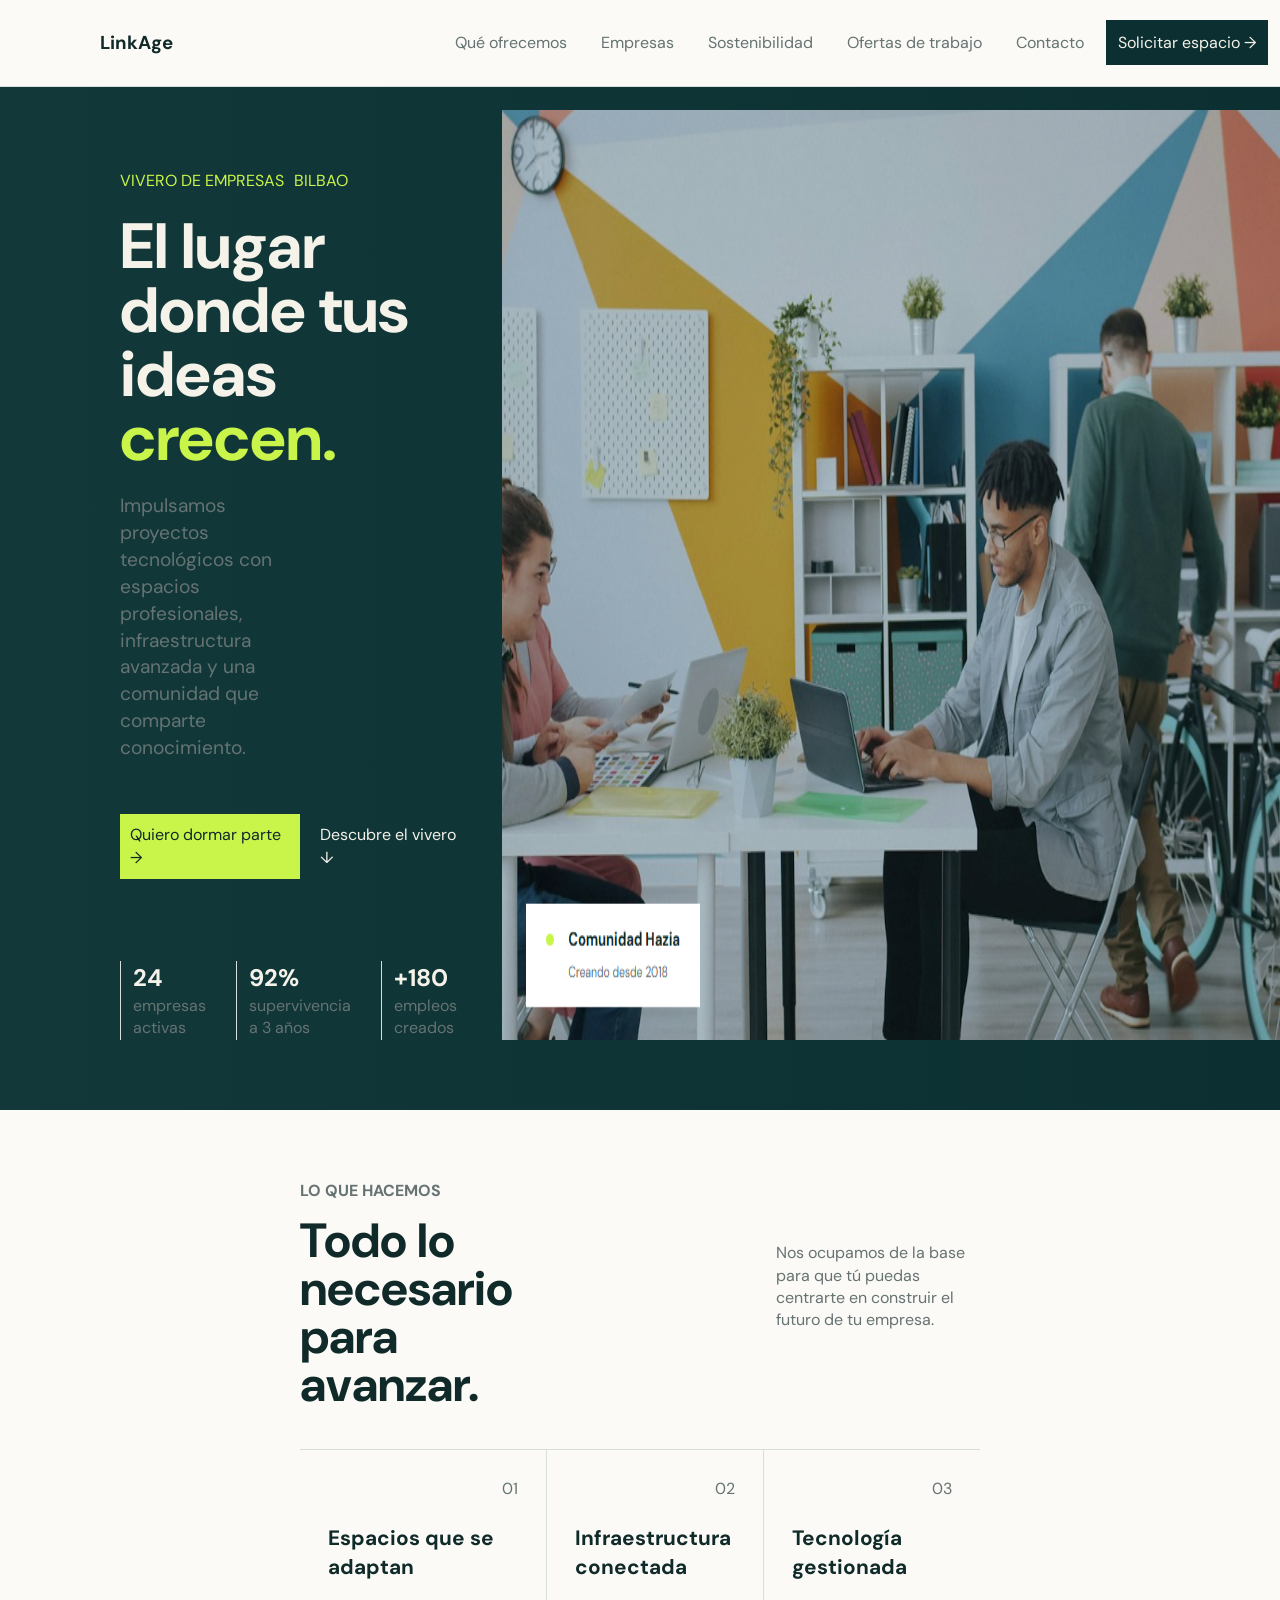
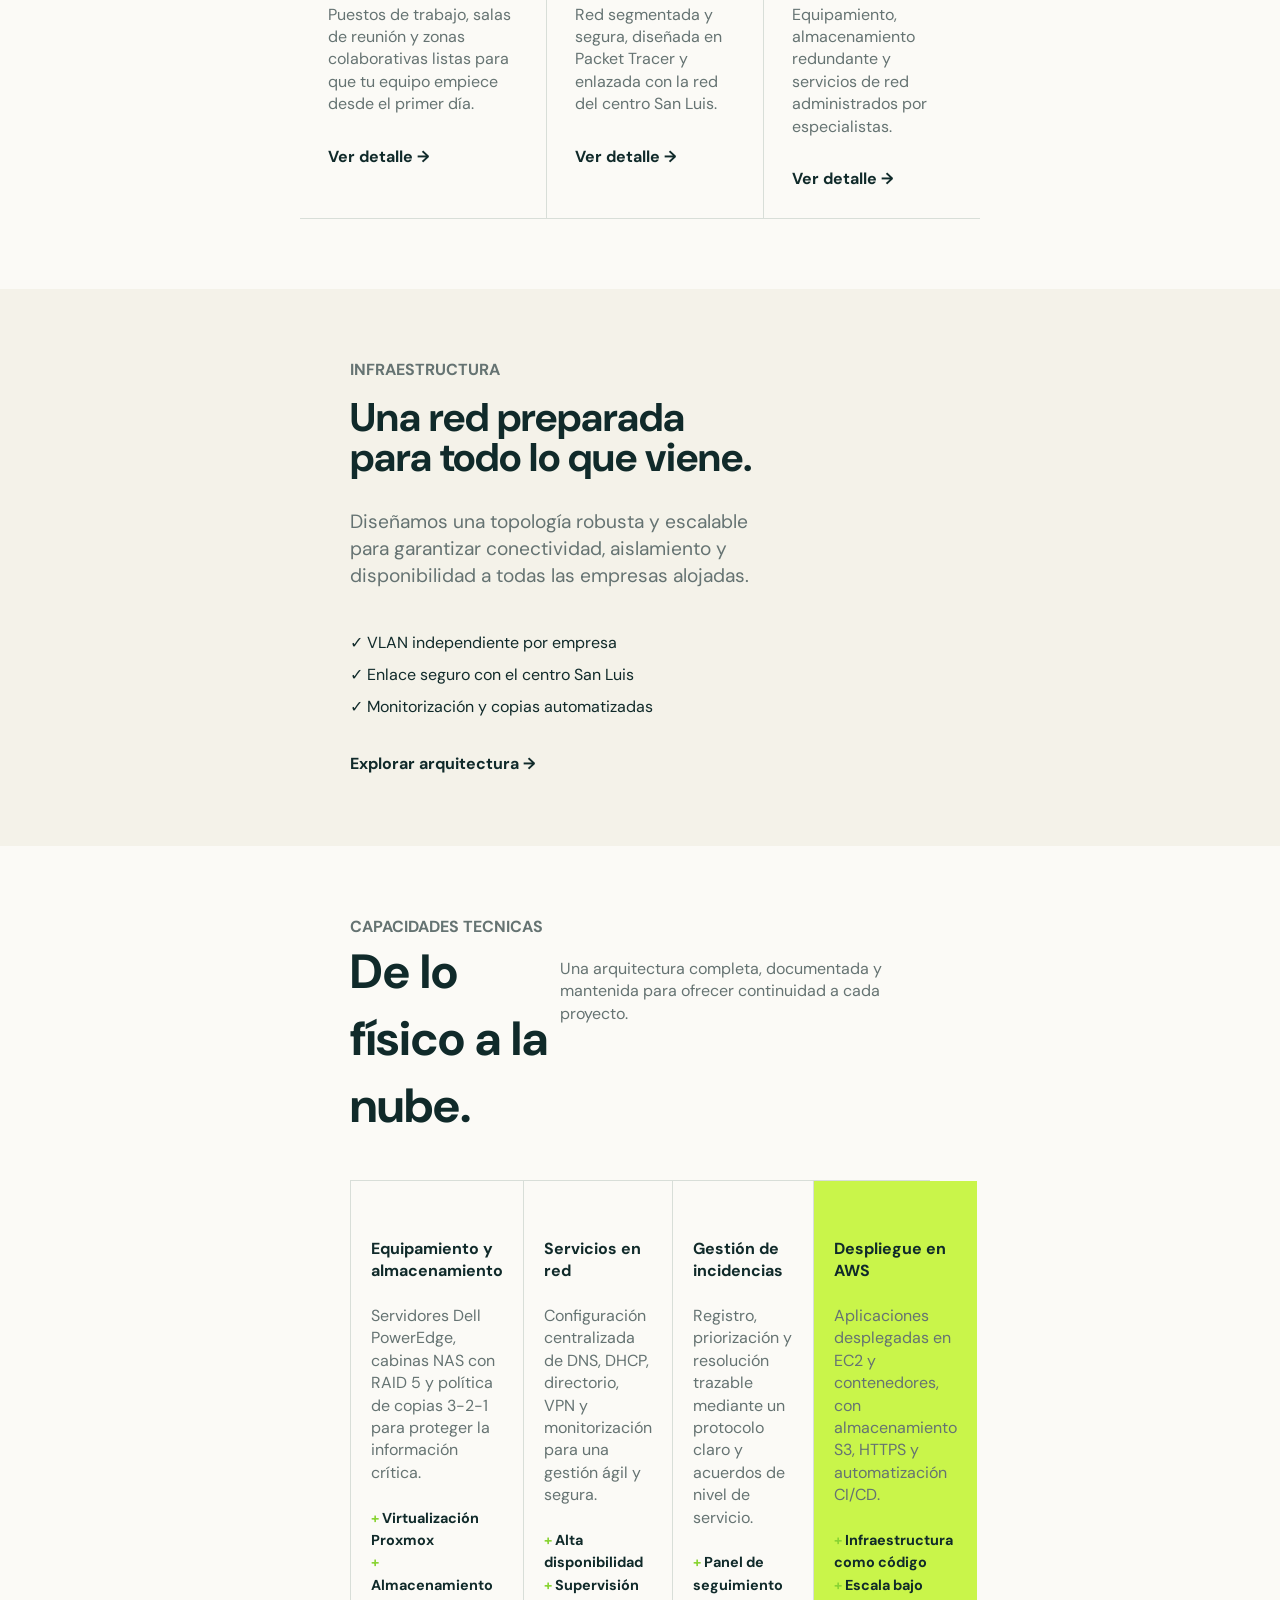
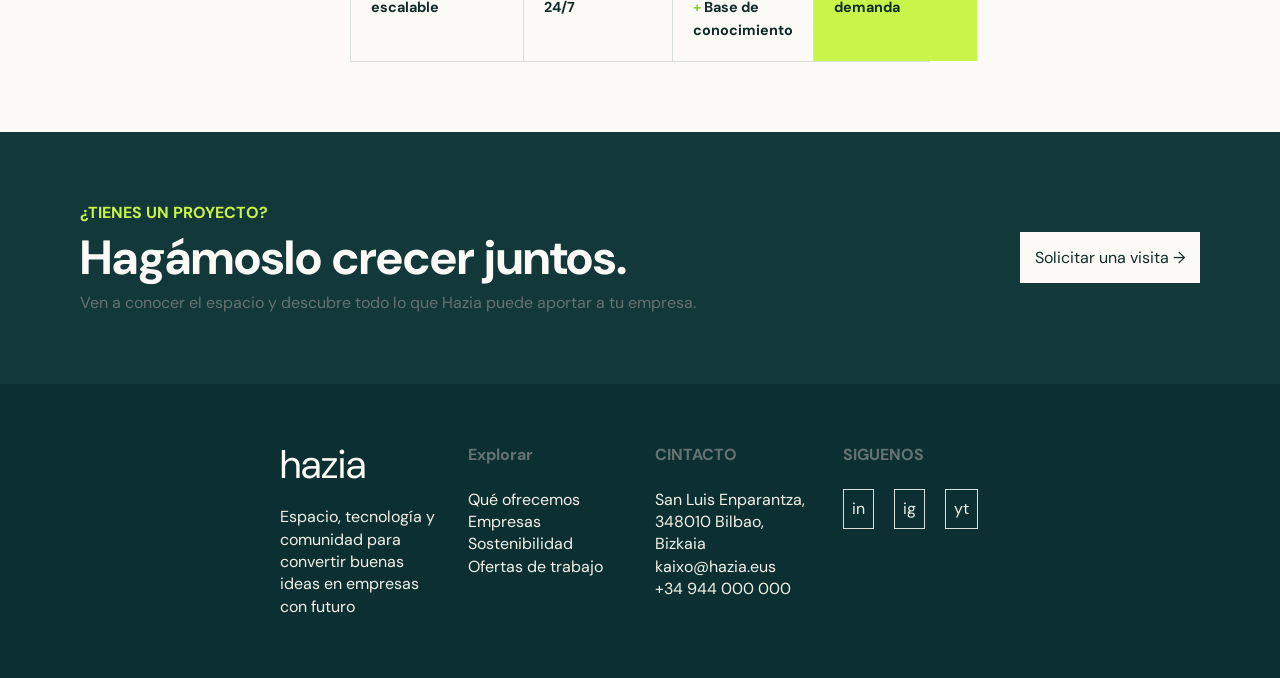
==== HTML/index.html @ e626a6a2 "Archivos oraganizados en carpetas" ====
<!DOCTYPE html>
<html lang="en">
<head>
    <meta charset="UTF-8">
    <meta name="viewport" content="width=device-width, initial-scale=1.0">
    <title>hazia</title>
    <link rel="stylesheet" href="../CSS/style.css">
    <link rel="preconnect" href="https://fonts.googleapis.com">
    <link rel="preconnect" href="https://fonts.gstatic.com" crossorigin>
    <link href="https://fonts.googleapis.com/css2?family=DM+Sans:ital,opsz,wght@0,9..40,100..1000;1,9..40,100..1000&display=swap" rel="stylesheet">
</head>
<body>
    <header>
        <div>
            <img src="" alt="">
            <h3>LinkAge</h3>
        </div>
        <ul>
            <li><a href="index.html" class="principal">Qué ofrecemos</a></li>
            <li><a href="empresas.html" class="principal">Empresas</a></li>
            <li><a href="sostenibilidad.html" class="principal">Sostenibilidad</a></li>
            <li><a href="ofertas.html" class="principal">Ofertas de trabajo</a></li>
            <li><a href="contacto.html" class="principal">Contacto</a></li>
            <li><a href="" class="especial">Solicitar espacio &rarr;</a></li>
        </ul>
    </header>
    <main> 
        <section class="section1">
            <article>
                <div class="display">
                    <p class="verde">VIVERO DE EMPRESAS</p>
                    <p class="verde">BILBAO</p>
                </div>
                <br>
                <h1>El lugar donde tus ideas <span class="verde">crecen.</span></h1>
                <br>
                <p class="texto">Impulsamos proyectos tecnológicos con espacios profesionales, infraestructura avanzada y una comunidad que comparte conocimiento.</p>
                <br>
                <div class="display bajo">
                    <a href="" class="enlace1">Quiero dormar parte &rarr;</a>
                    <a href="" class="enlace2">Descubre el vivero &darr;</a>
                </div>
                <br>
                <div class="display bajo borde">
                    <div>
                        <h3>24</h3>
                        <p>empresas activas</p>
                    </div>
                    <div>
                        <h3>92%</h3>
                        <p>supervivencia a 3 años</p>
                    </div>
                    <div>
                        <h3>+180</h3>
                        <p>empleos creados</p>
                    </div>
                </div>
            </article>
            <img src="../IMG/Captura1.png" alt="Foto">
        </section>
        <section class="section2">
            <p><b class="colorsecundario">LO QUE HACEMOS</b></p>
            <div class="display space">
                <h2>Todo lo necesario para avanzar.</h2>
                <p class="colorsecundario bajar">Nos ocupamos de la base para que tú puedas centrarte en construir el futuro de tu empresa.</p>
            </div>
            <div class="display articulos">
                <article>
                    <div class="display space">
                        <img src="Fotos/Captura2.png" alt="">
                        <p class="colorsecundario">01</p>
                    </div>
                    <br>
                    <h4>Espacios que se adaptan</h4>
                    <br>
                    <p class="colorsecundario">Puestos de trabajo, salas de reunión y zonas colaborativas listas para que tu equipo empiece desde el primer día.</p>
                    <div class="a">
                        <a href="">Ver detalle &rarr;</a>
                    </div>
                </article>
                <article class="borde">
                    <div class="display space">
                        <img src="Fotos/Captura3.png" alt="">
                        <p class="colorsecundario">02</p>
                    </div>
                    <br>
                    <h4>Infraestructura conectada</h4>
                    <br>
                    <p class="colorsecundario">Red segmentada y segura, diseñada en Packet Tracer y enlazada con la red del centro San Luis.</p>
                    <div class="a">
                        <a href="">Ver detalle &rarr;</a>
                    </div>
                </article>
                <article>
                    <div class="display space">
                        <img src="Fotos/Captura4.png" alt="">
                        <p class="colorsecundario">03</p>
                    </div>
                    <br>
                    <h4>Tecnología gestionada</h4>
                    <br>
                    <p class="colorsecundario">Equipamiento, almacenamiento redundante y servicios de red administrados por especialistas.</p>
                    <div class="a">
                        <a href="">Ver detalle &rarr;</a>
                    </div>
                </article>
            </div>
        </section>
        <section class="section3 display">
            <article>
                <p><b class="colorsecundario">INFRAESTRUCTURA</b></p>
                <h2>Una red preparada para todo lo que viene.</h2>
                <br>
                <p class="colorsecundario texto1">Diseñamos una topología robusta y escalable para garantizar conectividad, aislamiento y disponibilidad a todas las empresas alojadas.</p>
                <br>
                <ul>
                    <li><p>&#x2713; VLAN independiente por empresa</p></li>
                    <li><p>&#x2713; Enlace seguro con el centro San Luis</p></li>
                    <li><p>	&#x2713; Monitorización y copias automatizadas</p></li>
                </ul>
                <div>
                    <a href="">Explorar arquitectura &rarr;</a>
                </div>
            </article>
            <img src="Fotos/Captura5.png" alt="">
        </section>
        <section class="section4">
            <p><b class="colorsecundario">CAPACIDADES TECNICAS</b></p>
            <div class="display space">
                <h2>De lo físico a la nube.</h2>
                <p class="colorsecundario texto2">Una arquitectura completa, documentada y mantenida para ofrecer continuidad a cada proyecto.</p>
            </div>
            <article class="display">
                <div class="bordes">
                    <img src="Fotos/Captura6.png" alt="">
                    <h4>Equipamiento y almacenamiento</h4>
                    <br>
                    <p class="colorsecundario">Servidores Dell PowerEdge, cabinas NAS con RAID 5 y política de copias 3-2-1 para proteger la información crítica.</p>
                    <br>
                    <ul>
                        <li><p><b><span>+</span> Virtualización Proxmox</b></p></li>
                        <li><p><b><span>+</span> Almacenamiento escalable</b></p></li>
                    </ul>
                </div>
                <div class="bordes">
                    <img src="Fotos/Captura7.png" alt="">
                    <h4>Servicios en red</h4>
                    <br>
                    <p class="colorsecundario">Configuración centralizada de DNS, DHCP, directorio, VPN y monitorización para una gestión ágil y segura.</p>
                    <br>
                    <ul>
                        <li><p><b><span>+</span> Alta disponibilidad</b></p></li>
                        <li><p><b><span>+</span> Supervisión 24/7</b></p></li>
                    </ul>
                </div>
                <div class="bordes">
                    <img src="Fotos/Captura8.png" alt="">
                    <h4>Gestión de incidencias</h4>
                    <br>
                    <p class="colorsecundario">Registro, priorización y resolución trazable mediante un protocolo claro y acuerdos de nivel de servicio.</p>
                    <br>
                    <ul>
                        <li><p><b><span>+</span> Panel de seguimiento</b></p></li>
                        <li><p><b><span>+</span> Base de conocimiento</b></p></li>
                    </ul>
                </div>
                <div class="fondoverde">
                    <img src="Fotos/Captura9.png" alt="">
                    <h4>Despliegue en AWS</h4>
                    <br>
                    <p class="colorsecundario">Aplicaciones desplegadas en EC2 y contenedores, con almacenamiento S3, HTTPS y automatización CI/CD.</p>
                    <br>
                    <ul>
                        <li><p><b><span>+</span> Infraestructura como código</b></p></li>
                        <li><p><b><span>+</span> Escala bajo demanda</b></p></li>
                    </ul>
                </div>
            </article>
        </section>
        <section class="siempre display space">
            <article>
                <p><b class="verde">¿TIENES UN PROYECTO?</b></p>
                <h2>Hagámoslo crecer juntos.</h2>
                <p class="colorsecundario">Ven a conocer el espacio y descubre todo lo que Hazia puede aportar a tu empresa.</p>
            </article>
            <div>
                <a href="">Solicitar una visita &rarr;</a>
            </div>
        </section>
    </main>
    <footer class="display">
        <article>
            <p class="color">hazia</p>
            <br>
            <p>Espacio, tecnología y comunidad para convertir buenas ideas en empresas con futuro</p>
        </article>
        <article>
            <p><b class="colorespecial">Explorar</b></p>
            <br>
            <ul>
                <li><a href="">Qué ofrecemos</a></li>
                <li><a href="">Empresas</a></li>
                <li><a href="">Sostenibilidad</a></li>
                <li><a href="">Ofertas de trabajo</a></li>
            </ul>
        </article>
        <article>
            <p><b class="colorespecial">CINTACTO</b></p>
            <br>
            <ul>
                <li><p>San Luis Enparantza, 348010 Bilbao, Bizkaia</p></li>
                <li><a href="">kaixo@hazia.eus</a></li>
                <li><p>+34 944 000 000</p></li>
            </ul>
        </article>
        <article>
            <p><b class="colorespecial">SIGUENOS</b></p>
            <br>
            <div class="display siguenos">
                <a href="">in</a>
                <a href="">ig</a>
                <a href="">yt</a>
            </div>
        </article>
    </footer>
</body>
</html>
---- CSS/style.css ----
:root{
    --texto: #102A2A;
    --verde: #12383A;
    --verdeoscuro: #0C3032;
    --verdeclarito: #C9F54A;
    --naranja: #FF7047;
    --crema: #F4F2E9;
    --fondo: #FBFAF6;
    --textosecundario: #657372;
    --bordes: #D8DED8;
}
*{
    margin: 0;
    padding: 0;
}
body{
    background-color: var(--fondo);
    font-family: "DM Sans", sans-serif;
    line-height: 1.4;
    color: var(--texto);
}
ul{
    list-style: none;
}
a{
    text-decoration: none;
    color: var(--texto);
}
section{
    padding: 70px 0;
}
.verde{
    color: var(--verdeclarito);
}
h1{
    font-size: 4rem;
    line-height: 1;
}
.colorsecundario{
    color: var(--textosecundario);
}
.display{
    display: flex;
}
.display.space{
    justify-content: space-between;
}
header{
    padding: 20px 90px;
    padding-top: 30px;
    padding-bottom: 30px;
    align-items: center;
    display: flex;
    justify-content: space-between;
    background-color: var(--fondo);
    position: fixed;
    width: 92%;
    border-bottom: solid 1px var(--bordes);
}
header div{
    display: flex;
    gap: 10px;
}
header ul{
    display: flex;
    gap: 10px;
}
header ul a{
    color: var(--textosecundario);
    padding: 12px;
    transition: color 0.2s;
}
header ul a.principal{
    padding-bottom: 30px;
}
header ul a.principal:hover{
    color: black;
    border-bottom: solid 3px var(--verdeclarito);
}

header ul a.especial{
    color: var(--crema);
    background-color: var(--verdeoscuro);
    transition: color 0.2s;
}
header ul a.especial:hover{

    background-color: #12383A;
}
.section1{
    display: flex;
    gap: 25px;
    background: linear-gradient(to right, var(--verde), var(--verdeoscuro));   
    color: var(--crema);
    padding: 70px 50px;
    padding-top: 110px;
}
.section1 div.display{
    display: flex;
    gap: 10px;
}
.section1 .display.bajo{
    margin-top: 30px;
}
.section1 .display.bajo.borde{
    margin-top: 60px;
}
.section1 .display.bajo.borde div{
    border-left: solid 1px var(--bordes);
    padding-left: 12px;
    padding-right: 20px;
}
.section1 .display.bajo.borde div h3{
    font-size: 1.5rem;
}
.section1 article{
    padding-top: 60px;
    padding-left: 70px;
}
.section1 p.texto{
    width: 50%;
    font-size: 1.2rem;
}
.section1 p{
    color: var(--textosecundario);
}
p.verde{
    color: var(--verdeclarito);
}
.section1 a{
    padding: 10px;    
}
.section1 .enlace1{
    background-color: var(--verdeclarito);
    color: var(--texto);
}
.section1 .enlace2{
    color: var(--crema);
}
.section2{
    padding: 70px 300px;
}
.section2 h2{
    font-size: 3rem;
    line-height: 1;
    width: 40%;
    padding-top: 15px;
}
p.colorsecundario.bajar{
    padding-top: 40px;
    width: 30%;
}
div.display.articulos{
    margin-top: 40px;
    border-top: solid 1px var(--bordes);
    border-bottom: solid 1px var(--bordes);
}
.section2 article.borde{
    border-right: solid 1px var(--bordes);
    border-left: solid 1px var(--bordes);
}
div.display.articulos article{
    padding: 28px;
}
div.display.articulos article h4{
    font-size: 1.3rem;
}
div.display.articulos article div.a{
    padding-top: 30px;
    font-weight: bold;
}
.section3{
    background-color: var(--crema);
    padding: 70px 350px;
}
.section3 h2{
    padding-top: 15px;
    font-size: 2.5rem;
    line-height: 1;
    width: 70%;
}
.section3 .texto1{
    font-size: 1.2rem;
    width: 75%;
    padding-top: 10px;
    padding-bottom: 15px;
}
.section3 ul li{
    line-height: 2;
}
.section3 article div{
    padding-top: 30px;
}
.section3 article div a{
    font-weight: bold;
}
.section4{
    padding: 70px 350px;
}
.section4 h2{
    font-size: 3rem;
    width: 70%;
    padding-bottom: 40px;
}
.section4 p.colorsecundario.texto2{
    padding-top: 20px;
}
.section4 img{
    width: 60px;
}
.section4 article div{
    padding: 20px;
}
.section4 div h4{
    padding-top: 15px;
}
.section4 article{
    border: solid 1px var(--bordes);
}
.section4 article .bordes{
    border-right: solid 1px var(--bordes);
}
.section4 article div.fondoverde{
    background-color: var(--verdeclarito);
}
.section4 article div ul li p b{
    font-size: 0.9rem;
}
.section4 article div ul li p b span{
    color: #89d433;
}
.siempre{
    background-color: var(--verde);
    padding: 70px 80px;
}
.siempre h2{
    color: var(--fondo);
    font-size: 3rem;
}
.siempre div{
    padding-top: 45px;
}
.siempre div a{
    background-color: var(--fondo);
    padding: 15px;
    transition: color 0.2s;
}
.siempre div a:hover{
    background-color: var(--verdeclarito);
}
footer{
    background-color: var(--verdeoscuro);
    color: var(--crema);
    align-content: center;
    padding: 60px 280px;
    gap: 30px;
    font-size: 0.8;
}
footer article{
    width: 25%;
}
footer a{
    color: var(--crema);
}
footer .color{
    color: var(--fondo);
    font-size: 2.5rem;
    line-height: 1;
}
footer .colorespecial{
    color: var(--textosecundario);
}
footer .siguenos{
    gap: 20px;
}
footer .siguenos a{
    border: solid 1px var(--bordes);
    padding: 8px;
}
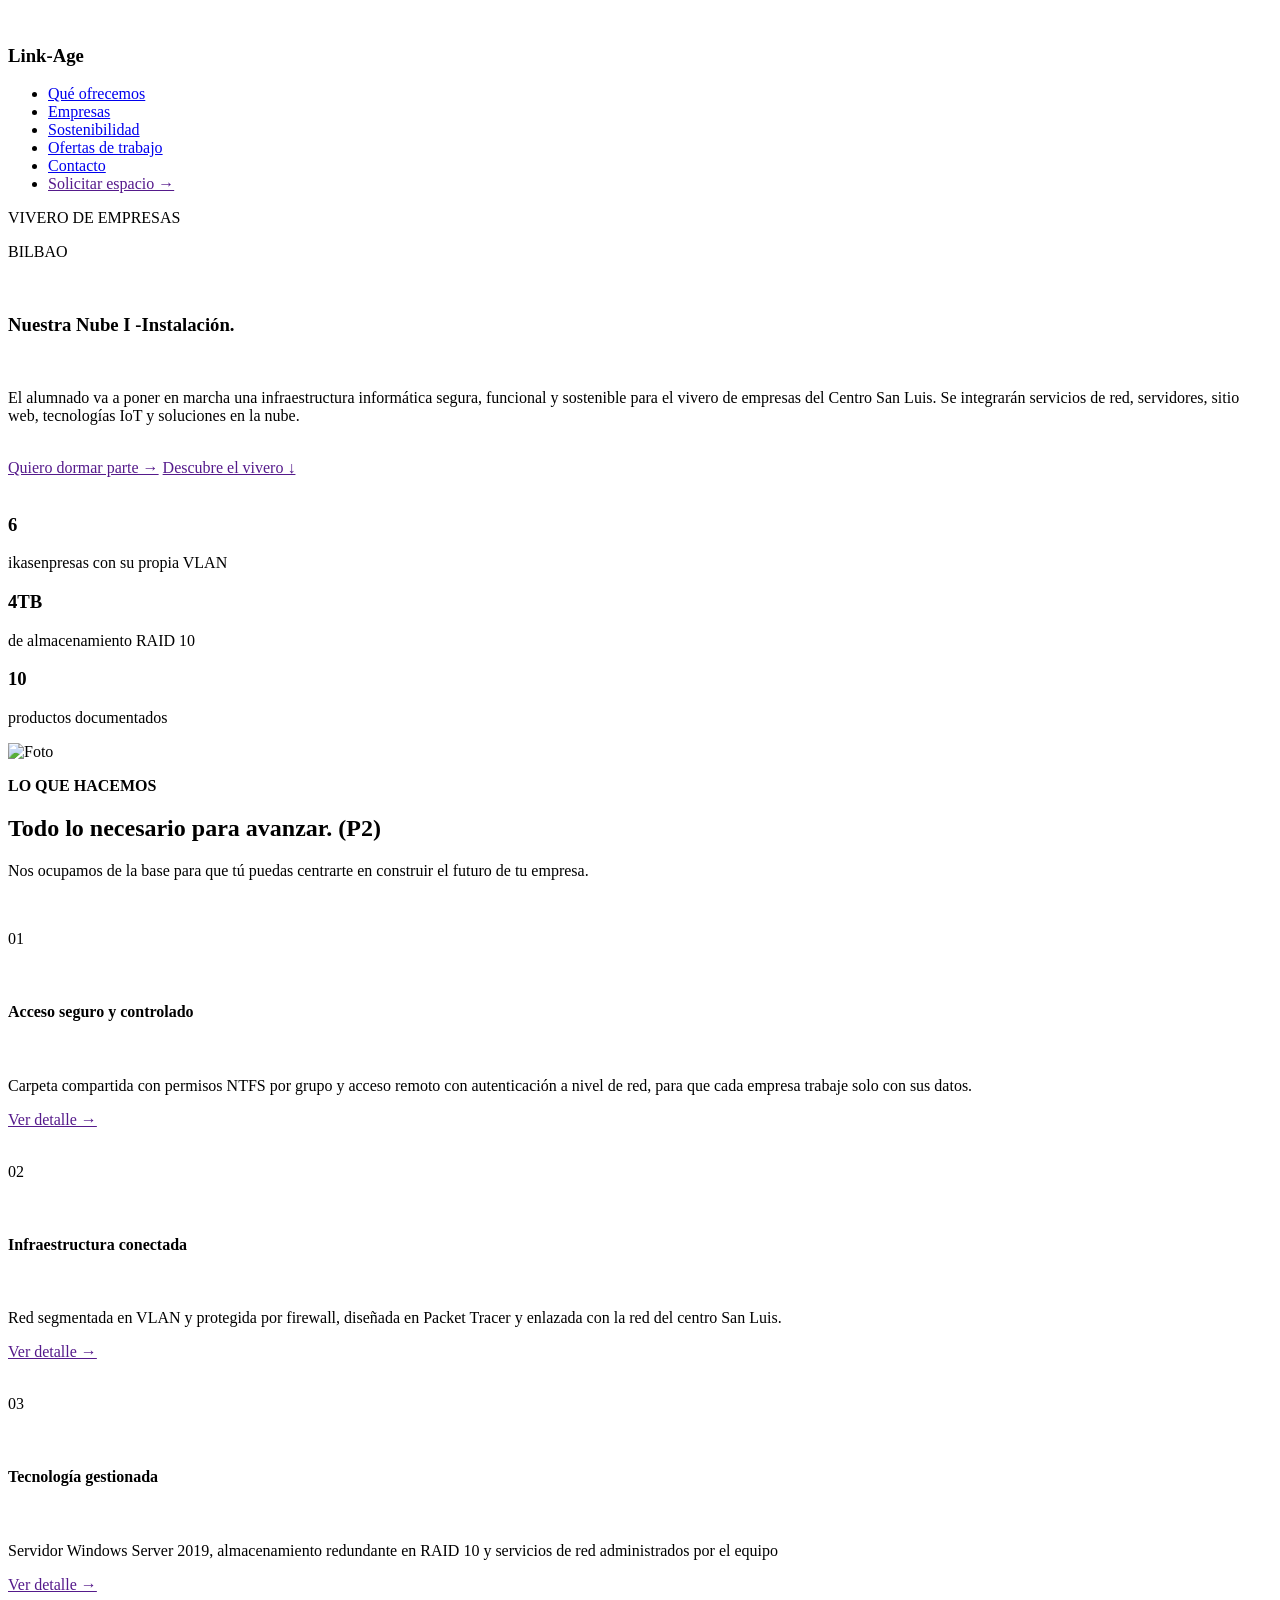
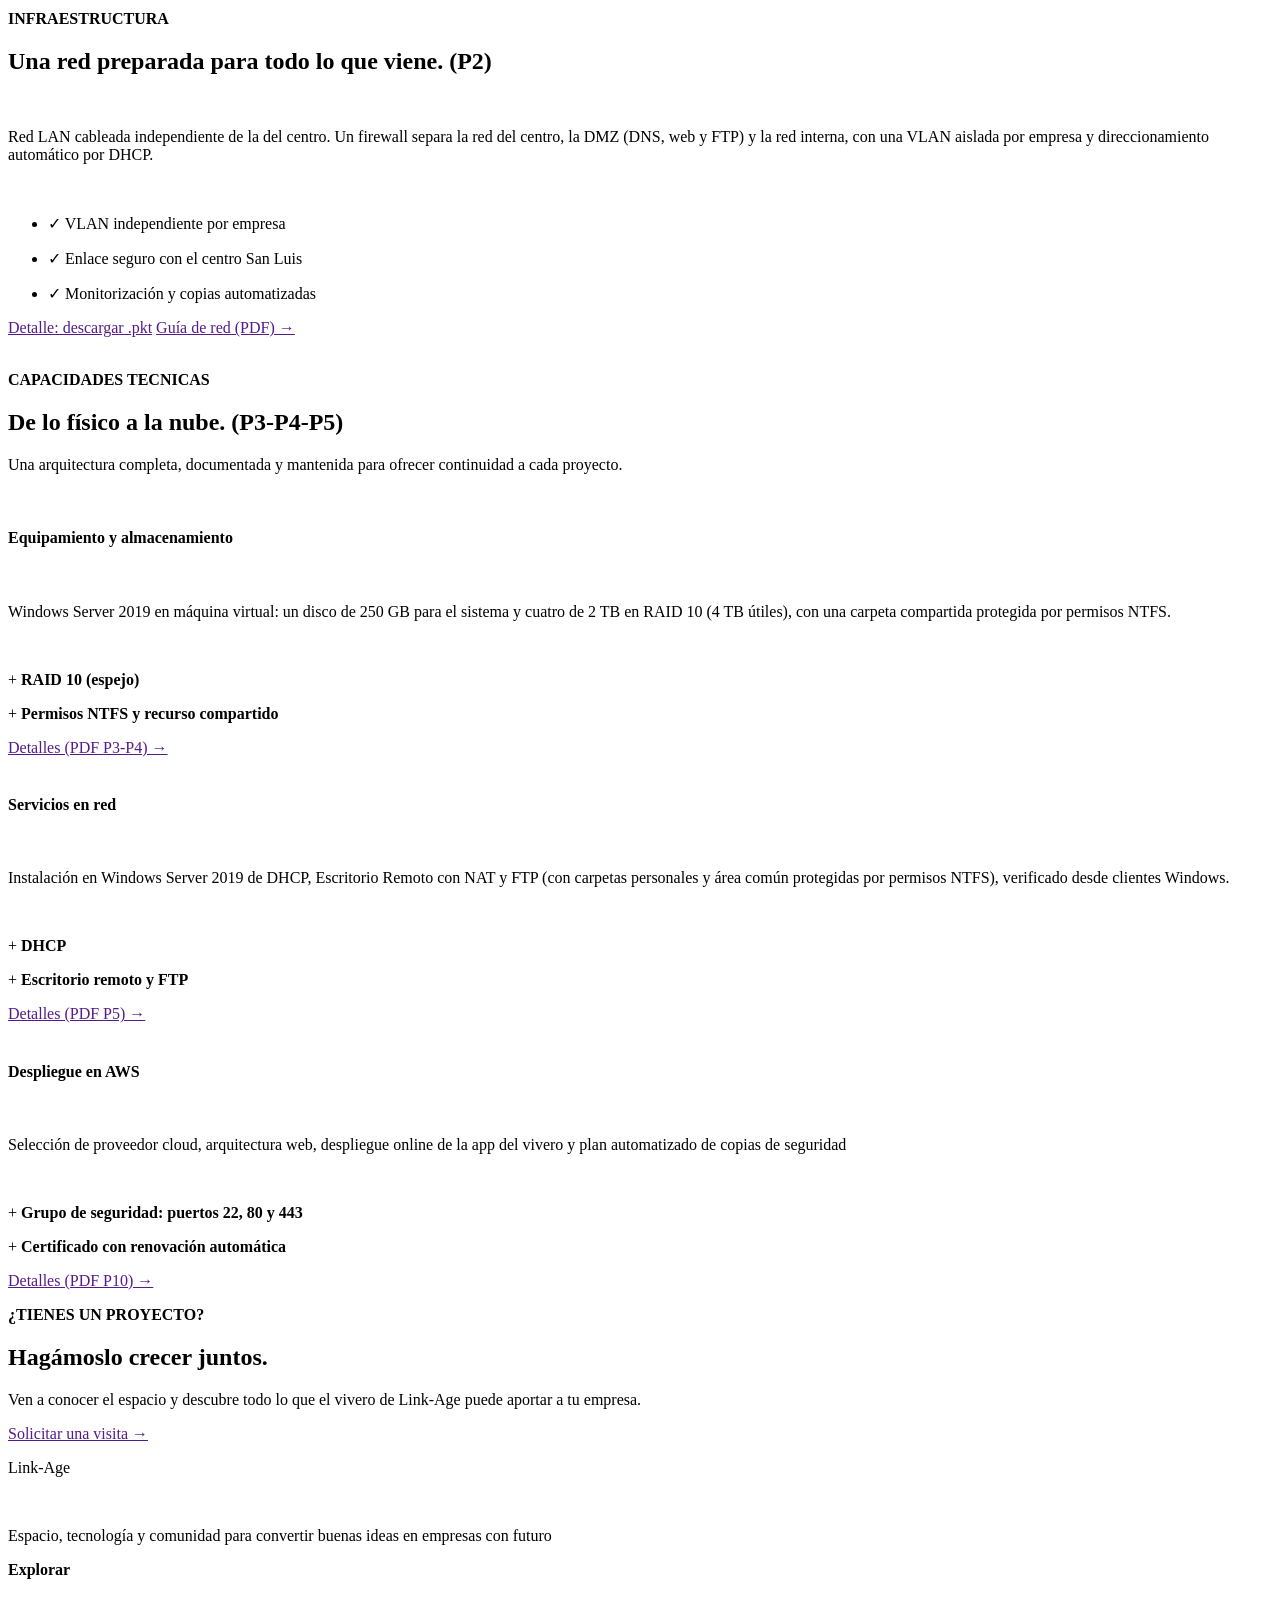
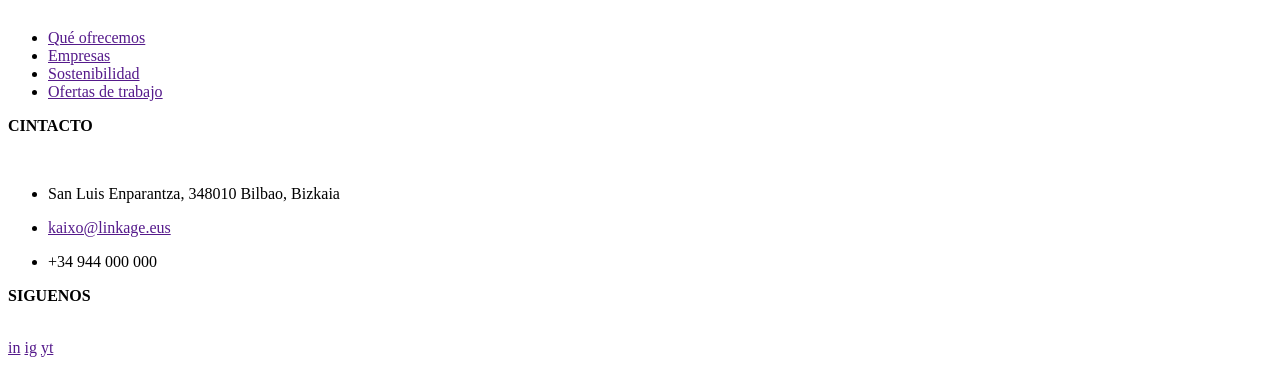
==== commit 2b0f14bf: "Add files via upload" ====
--- a/HTML/index.html
+++ b/HTML/index.html
@@ -1,227 +1,221 @@
-<!DOCTYPE html>
-<html lang="en">
-<head>
-    <meta charset="UTF-8">
-    <meta name="viewport" content="width=device-width, initial-scale=1.0">
-    <title>hazia</title>
-    <link rel="stylesheet" href="../CSS/style.css">
-    <link rel="preconnect" href="https://fonts.googleapis.com">
-    <link rel="preconnect" href="https://fonts.gstatic.com" crossorigin>
-    <link href="https://fonts.googleapis.com/css2?family=DM+Sans:ital,opsz,wght@0,9..40,100..1000;1,9..40,100..1000&display=swap" rel="stylesheet">
-</head>
-<body>
-    <header>
-        <div>
-            <img src="" alt="">
-            <h3>LinkAge</h3>
-        </div>
-        <ul>
-            <li><a href="index.html" class="principal">Qué ofrecemos</a></li>
-            <li><a href="empresas.html" class="principal">Empresas</a></li>
-            <li><a href="sostenibilidad.html" class="principal">Sostenibilidad</a></li>
-            <li><a href="ofertas.html" class="principal">Ofertas de trabajo</a></li>
-            <li><a href="contacto.html" class="principal">Contacto</a></li>
-            <li><a href="" class="especial">Solicitar espacio &rarr;</a></li>
-        </ul>
-    </header>
-    <main> 
-        <section class="section1">
-            <article>
-                <div class="display">
-                    <p class="verde">VIVERO DE EMPRESAS</p>
-                    <p class="verde">BILBAO</p>
-                </div>
-                <br>
-                <h1>El lugar donde tus ideas <span class="verde">crecen.</span></h1>
-                <br>
-                <p class="texto">Impulsamos proyectos tecnológicos con espacios profesionales, infraestructura avanzada y una comunidad que comparte conocimiento.</p>
-                <br>
-                <div class="display bajo">
-                    <a href="" class="enlace1">Quiero dormar parte &rarr;</a>
-                    <a href="" class="enlace2">Descubre el vivero &darr;</a>
-                </div>
-                <br>
-                <div class="display bajo borde">
-                    <div>
-                        <h3>24</h3>
-                        <p>empresas activas</p>
-                    </div>
-                    <div>
-                        <h3>92%</h3>
-                        <p>supervivencia a 3 años</p>
-                    </div>
-                    <div>
-                        <h3>+180</h3>
-                        <p>empleos creados</p>
-                    </div>
-                </div>
-            </article>
-            <img src="../IMG/Captura1.png" alt="Foto">
-        </section>
-        <section class="section2">
-            <p><b class="colorsecundario">LO QUE HACEMOS</b></p>
-            <div class="display space">
-                <h2>Todo lo necesario para avanzar.</h2>
-                <p class="colorsecundario bajar">Nos ocupamos de la base para que tú puedas centrarte en construir el futuro de tu empresa.</p>
-            </div>
-            <div class="display articulos">
-                <article>
-                    <div class="display space">
-                        <img src="Fotos/Captura2.png" alt="">
-                        <p class="colorsecundario">01</p>
-                    </div>
-                    <br>
-                    <h4>Espacios que se adaptan</h4>
-                    <br>
-                    <p class="colorsecundario">Puestos de trabajo, salas de reunión y zonas colaborativas listas para que tu equipo empiece desde el primer día.</p>
-                    <div class="a">
-                        <a href="">Ver detalle &rarr;</a>
-                    </div>
-                </article>
-                <article class="borde">
-                    <div class="display space">
-                        <img src="Fotos/Captura3.png" alt="">
-                        <p class="colorsecundario">02</p>
-                    </div>
-                    <br>
-                    <h4>Infraestructura conectada</h4>
-                    <br>
-                    <p class="colorsecundario">Red segmentada y segura, diseñada en Packet Tracer y enlazada con la red del centro San Luis.</p>
-                    <div class="a">
-                        <a href="">Ver detalle &rarr;</a>
-                    </div>
-                </article>
-                <article>
-                    <div class="display space">
-                        <img src="Fotos/Captura4.png" alt="">
-                        <p class="colorsecundario">03</p>
-                    </div>
-                    <br>
-                    <h4>Tecnología gestionada</h4>
-                    <br>
-                    <p class="colorsecundario">Equipamiento, almacenamiento redundante y servicios de red administrados por especialistas.</p>
-                    <div class="a">
-                        <a href="">Ver detalle &rarr;</a>
-                    </div>
-                </article>
-            </div>
-        </section>
-        <section class="section3 display">
-            <article>
-                <p><b class="colorsecundario">INFRAESTRUCTURA</b></p>
-                <h2>Una red preparada para todo lo que viene.</h2>
-                <br>
-                <p class="colorsecundario texto1">Diseñamos una topología robusta y escalable para garantizar conectividad, aislamiento y disponibilidad a todas las empresas alojadas.</p>
-                <br>
-                <ul>
-                    <li><p>&#x2713; VLAN independiente por empresa</p></li>
-                    <li><p>&#x2713; Enlace seguro con el centro San Luis</p></li>
-                    <li><p>	&#x2713; Monitorización y copias automatizadas</p></li>
-                </ul>
-                <div>
-                    <a href="">Explorar arquitectura &rarr;</a>
-                </div>
-            </article>
-            <img src="Fotos/Captura5.png" alt="">
-        </section>
-        <section class="section4">
-            <p><b class="colorsecundario">CAPACIDADES TECNICAS</b></p>
-            <div class="display space">
-                <h2>De lo físico a la nube.</h2>
-                <p class="colorsecundario texto2">Una arquitectura completa, documentada y mantenida para ofrecer continuidad a cada proyecto.</p>
-            </div>
-            <article class="display">
-                <div class="bordes">
-                    <img src="Fotos/Captura6.png" alt="">
-                    <h4>Equipamiento y almacenamiento</h4>
-                    <br>
-                    <p class="colorsecundario">Servidores Dell PowerEdge, cabinas NAS con RAID 5 y política de copias 3-2-1 para proteger la información crítica.</p>
-                    <br>
-                    <ul>
-                        <li><p><b><span>+</span> Virtualización Proxmox</b></p></li>
-                        <li><p><b><span>+</span> Almacenamiento escalable</b></p></li>
-                    </ul>
-                </div>
-                <div class="bordes">
-                    <img src="Fotos/Captura7.png" alt="">
-                    <h4>Servicios en red</h4>
-                    <br>
-                    <p class="colorsecundario">Configuración centralizada de DNS, DHCP, directorio, VPN y monitorización para una gestión ágil y segura.</p>
-                    <br>
-                    <ul>
-                        <li><p><b><span>+</span> Alta disponibilidad</b></p></li>
-                        <li><p><b><span>+</span> Supervisión 24/7</b></p></li>
-                    </ul>
-                </div>
-                <div class="bordes">
-                    <img src="Fotos/Captura8.png" alt="">
-                    <h4>Gestión de incidencias</h4>
-                    <br>
-                    <p class="colorsecundario">Registro, priorización y resolución trazable mediante un protocolo claro y acuerdos de nivel de servicio.</p>
-                    <br>
-                    <ul>
-                        <li><p><b><span>+</span> Panel de seguimiento</b></p></li>
-                        <li><p><b><span>+</span> Base de conocimiento</b></p></li>
-                    </ul>
-                </div>
-                <div class="fondoverde">
-                    <img src="Fotos/Captura9.png" alt="">
-                    <h4>Despliegue en AWS</h4>
-                    <br>
-                    <p class="colorsecundario">Aplicaciones desplegadas en EC2 y contenedores, con almacenamiento S3, HTTPS y automatización CI/CD.</p>
-                    <br>
-                    <ul>
-                        <li><p><b><span>+</span> Infraestructura como código</b></p></li>
-                        <li><p><b><span>+</span> Escala bajo demanda</b></p></li>
-                    </ul>
-                </div>
-            </article>
-        </section>
-        <section class="siempre display space">
-            <article>
-                <p><b class="verde">¿TIENES UN PROYECTO?</b></p>
-                <h2>Hagámoslo crecer juntos.</h2>
-                <p class="colorsecundario">Ven a conocer el espacio y descubre todo lo que Hazia puede aportar a tu empresa.</p>
-            </article>
-            <div>
-                <a href="">Solicitar una visita &rarr;</a>
-            </div>
-        </section>
-    </main>
-    <footer class="display">
-        <article>
-            <p class="color">hazia</p>
-            <br>
-            <p>Espacio, tecnología y comunidad para convertir buenas ideas en empresas con futuro</p>
-        </article>
-        <article>
-            <p><b class="colorespecial">Explorar</b></p>
-            <br>
-            <ul>
-                <li><a href="">Qué ofrecemos</a></li>
-                <li><a href="">Empresas</a></li>
-                <li><a href="">Sostenibilidad</a></li>
-                <li><a href="">Ofertas de trabajo</a></li>
-            </ul>
-        </article>
-        <article>
-            <p><b class="colorespecial">CINTACTO</b></p>
-            <br>
-            <ul>
-                <li><p>San Luis Enparantza, 348010 Bilbao, Bizkaia</p></li>
-                <li><a href="">kaixo@hazia.eus</a></li>
-                <li><p>+34 944 000 000</p></li>
-            </ul>
-        </article>
-        <article>
-            <p><b class="colorespecial">SIGUENOS</b></p>
-            <br>
-            <div class="display siguenos">
-                <a href="">in</a>
-                <a href="">ig</a>
-                <a href="">yt</a>
-            </div>
-        </article>
-    </footer>
-</body>
+<!DOCTYPE html>
+<html lang="en">
+<head>
+    <meta charset="UTF-8">
+    <meta name="viewport" content="width=device-width, initial-scale=1.0">
+    <title>Link-Age</title>
+    <link rel="stylesheet" href="style.css">
+    <link rel="preconnect" href="https://fonts.googleapis.com">
+    <link rel="preconnect" href="https://fonts.gstatic.com" crossorigin>
+    <link href="https://fonts.googleapis.com/css2?family=DM+Sans:ital,opsz,wght@0,9..40,100..1000;1,9..40,100..1000&display=swap" rel="stylesheet">
+</head>
+<body>
+    <header>
+        <div>
+            <img src="LogoSinFondo.png" alt="">
+            <h3>Link-Age</h3>
+        </div>
+        <ul>
+            <li><a href="index.html" class="principal">Qué ofrecemos</a></li>
+            <li><a href="empresas.html" class="principal">Empresas</a></li>
+            <li><a href="sostenibilidad.html" class="principal">Sostenibilidad</a></li>
+            <li><a href="ofertas.html" class="principal">Ofertas de trabajo</a></li>
+            <li><a href="contacto.html" class="principal">Contacto</a></li>
+            <li><a href="" class="especial">Solicitar espacio &rarr;</a></li>
+        </ul>
+    </header>
+    <main> 
+        <section class="section1">
+            <article>
+                <div class="display">
+                    <p class="verde">VIVERO DE EMPRESAS</p>
+                    <p class="verde">BILBAO</p>
+                </div>
+                <br>
+                <h1>Nuestra Nube I -<span class="verde">Instalación.</span></h1>
+                <br>
+                <p class="texto">El alumnado va a poner en marcha una infraestructura informática segura, funcional y sostenible para el vivero de empresas del Centro San Luis. Se integrarán servicios de red, servidores, sitio web, tecnologías IoT y soluciones en la nube.</p>
+                <br>
+                <div class="display bajo">
+                    <a href="" class="enlace1">Quiero dormar parte &rarr;</a>
+                    <a href="" class="enlace2">Descubre el vivero &darr;</a>
+                </div>
+                <br>
+                <div class="display bajo borde">
+                    <div>
+                        <h3>6</h3>
+                        <p>ikasenpresas con su propia VLAN</p>
+                    </div>
+                    <div>
+                        <h3>4TB</h3>
+                        <p>de almacenamiento RAID 10</p>
+                    </div>
+                    <div>
+                        <h3>10</h3>
+                        <p>productos documentados</p>
+                    </div>
+                </div>
+            </article>
+            <img src="Fotos/Captura1.png" alt="Foto">
+        </section>
+        <section class="section2">
+            <p><b class="colorsecundario">LO QUE HACEMOS</b></p>
+            <div class="display space">
+                <h2>Todo lo necesario para avanzar. (P2)</h2>
+                <p class="colorsecundario bajar">Nos ocupamos de la base para que tú puedas centrarte en construir el futuro de tu empresa.</p>
+            </div>
+            <div class="display articulos">
+                <article>
+                    <div class="display space">
+                        <img src="Fotos/Captura2.png" alt="">
+                        <p class="colorsecundario">01</p>
+                    </div>
+                    <br>
+                    <h4>Acceso seguro y controlado</h4>
+                    <br>
+                    <p class="colorsecundario">Carpeta compartida con permisos NTFS por grupo y acceso remoto con autenticación a nivel de red, para que cada empresa trabaje solo con sus datos.</p>
+                    <div class="a">
+                        <a href="">Ver detalle &rarr;</a>
+                    </div>
+                </article>
+                <article class="borde">
+                    <div class="display space">
+                        <img src="Fotos/Captura3.png" alt="">
+                        <p class="colorsecundario">02</p>
+                    </div>
+                    <br>
+                    <h4>Infraestructura conectada</h4>
+                    <br>
+                    <p class="colorsecundario">Red segmentada en VLAN y protegida por firewall, diseñada en Packet Tracer y enlazada con la red del centro San Luis.</p>
+                    <div class="a">
+                        <a href="">Ver detalle &rarr;</a>
+                    </div>
+                </article>
+                <article>
+                    <div class="display space">
+                        <img src="Fotos/Captura4.png" alt="">
+                        <p class="colorsecundario">03</p>
+                    </div>
+                    <br>
+                    <h4>Tecnología gestionada</h4>
+                    <br>
+                    <p class="colorsecundario">Servidor Windows Server 2019, almacenamiento redundante en RAID 10 y servicios de red administrados por el equipo</p>
+                    <div class="a">
+                        <a href="">Ver detalle &rarr;</a>
+                    </div>
+                </article>
+            </div>
+        </section>
+        <section class="section3 display">
+            <article>
+                <p><b class="colorsecundario">INFRAESTRUCTURA</b></p>
+                <h2>Una red preparada para todo lo que viene. (P2)</h2>
+                <br>
+                <p class="colorsecundario texto1">Red LAN cableada independiente de la del centro. Un firewall separa la red del centro, la DMZ (DNS, web y FTP) y la red interna, con una VLAN aislada por empresa y direccionamiento automático por DHCP.</p>
+                <br>
+                <ul>
+                    <li><p>&#x2713; VLAN independiente por empresa</p></li>
+                    <li><p>&#x2713; Enlace seguro con el centro San Luis</p></li>
+                    <li><p>	&#x2713; Monitorización y copias automatizadas</p></li>
+                </ul>
+                <div class="display enlaces">
+                    <a href="" class="backgraund">Detalle: descargar .pkt</a>
+                    <a href="">Guía de red (PDF) &rarr;</a>
+                </div>
+            </article>
+            <img src="PacketTracer.png" alt="">
+        </section>
+        <section class="section4">
+            <p><b class="colorsecundario">CAPACIDADES TECNICAS</b></p>
+            <div class="display space">
+                <h2>De lo físico a la nube. (P3-P4-P5)</h2>
+                <p class="colorsecundario texto2">Una arquitectura completa, documentada y mantenida para ofrecer continuidad a cada proyecto.</p>
+            </div>
+            <article class="display">
+                <div class="bordes">
+                    <img src="Fotos/Captura6.png" alt="">
+                    <h4>Equipamiento y almacenamiento</h4>
+                    <br>
+                    <p class="colorsecundario">Windows Server 2019 en máquina virtual: un disco de 250 GB para el sistema y cuatro de 2 TB en RAID 10 (4 TB útiles), con una carpeta compartida protegida por permisos NTFS.</p>
+                    <br>
+                    <p><span class="verde2">+ </span><b>RAID 10 (espejo)</b></p>
+                    <p><span class="verde2">+ </span><b>Permisos NTFS y recurso compartido</b></p>
+                    <div class="enlace">
+                        <a class="negrita" href="">Detalles (PDF P3-P4) &rarr;</a>
+                    </div>
+                    
+                </div>
+                <div class="bordes">
+                    <img src="Fotos/Captura7.png" alt="">
+                    <h4>Servicios en red</h4>
+                    <br>
+                    <p class="colorsecundario">Instalación en Windows Server 2019 de DHCP, Escritorio Remoto con NAT y FTP (con carpetas personales y área común protegidas por permisos NTFS), verificado desde clientes Windows.</p>
+                    <br>
+                    <p><span class="verde2">+ </span><b>DHCP</b></p>
+                    <p><span class="verde2">+ </span><b>Escritorio remoto y FTP</b></p>
+                    <div class="enlace">
+                        <a class="negrita" href="">Detalles (PDF P5)  &rarr;</a>
+                    </div>
+                </div>
+                <div class="fondoverde">
+                    <img src="Fotos/Captura9.png" alt="">
+                    <h4>Despliegue en AWS</h4>
+                    <br>
+                    <p class="colorsecundario">Selección de proveedor cloud, arquitectura web, despliegue online de la app del vivero y plan automatizado de copias de seguridad</p>
+                    <br>
+                    <p><span class="verde2">+ </span><b>Grupo de seguridad: puertos 22, 80 y 443</b></p>
+                    <p><span class="verde2">+ </span><b>Certificado con renovación automática</b></p>
+                    <div class="enlace">
+                        <a class="negrita" href="">Detalles (PDF P10) &rarr;</a>
+                    </div>
+                </div>
+            </article>
+        </section>
+        <section class="siempre display space">
+            <article>
+                <p><b class="verde">¿TIENES UN PROYECTO?</b></p>
+                <h2>Hagámoslo crecer juntos.</h2>
+                <p class="colorsecundario">Ven a conocer el espacio y descubre todo lo que el vivero de Link-Age puede aportar a tu empresa.</p>
+            </article>
+            <div>
+                <a href="">Solicitar una visita &rarr;</a>
+            </div>
+        </section>
+    </main>
+    <footer class="display">
+        <article>
+            <p class="color">Link-Age</p>
+            <br>
+            <p>Espacio, tecnología y comunidad para convertir buenas ideas en empresas con futuro</p>
+        </article>
+        <article>
+            <p><b class="colorespecial">Explorar</b></p>
+            <br>
+            <ul>
+                <li><a href="">Qué ofrecemos</a></li>
+                <li><a href="">Empresas</a></li>
+                <li><a href="">Sostenibilidad</a></li>
+                <li><a href="">Ofertas de trabajo</a></li>
+            </ul>
+        </article>
+        <article>
+            <p><b class="colorespecial">CINTACTO</b></p>
+            <br>
+            <ul>
+                <li><p>San Luis Enparantza, 348010 Bilbao, Bizkaia</p></li>
+                <li><a href="">kaixo@linkage.eus</a></li>
+                <li><p>+34 944 000 000</p></li>
+            </ul>
+        </article>
+        <article>
+            <p><b class="colorespecial">SIGUENOS</b></p>
+            <br>
+            <div class="display siguenos">
+                <a href="">in</a>
+                <a href="">ig</a>
+                <a href="">yt</a>
+            </div>
+        </article>
+    </footer>
+</body>
 </html>
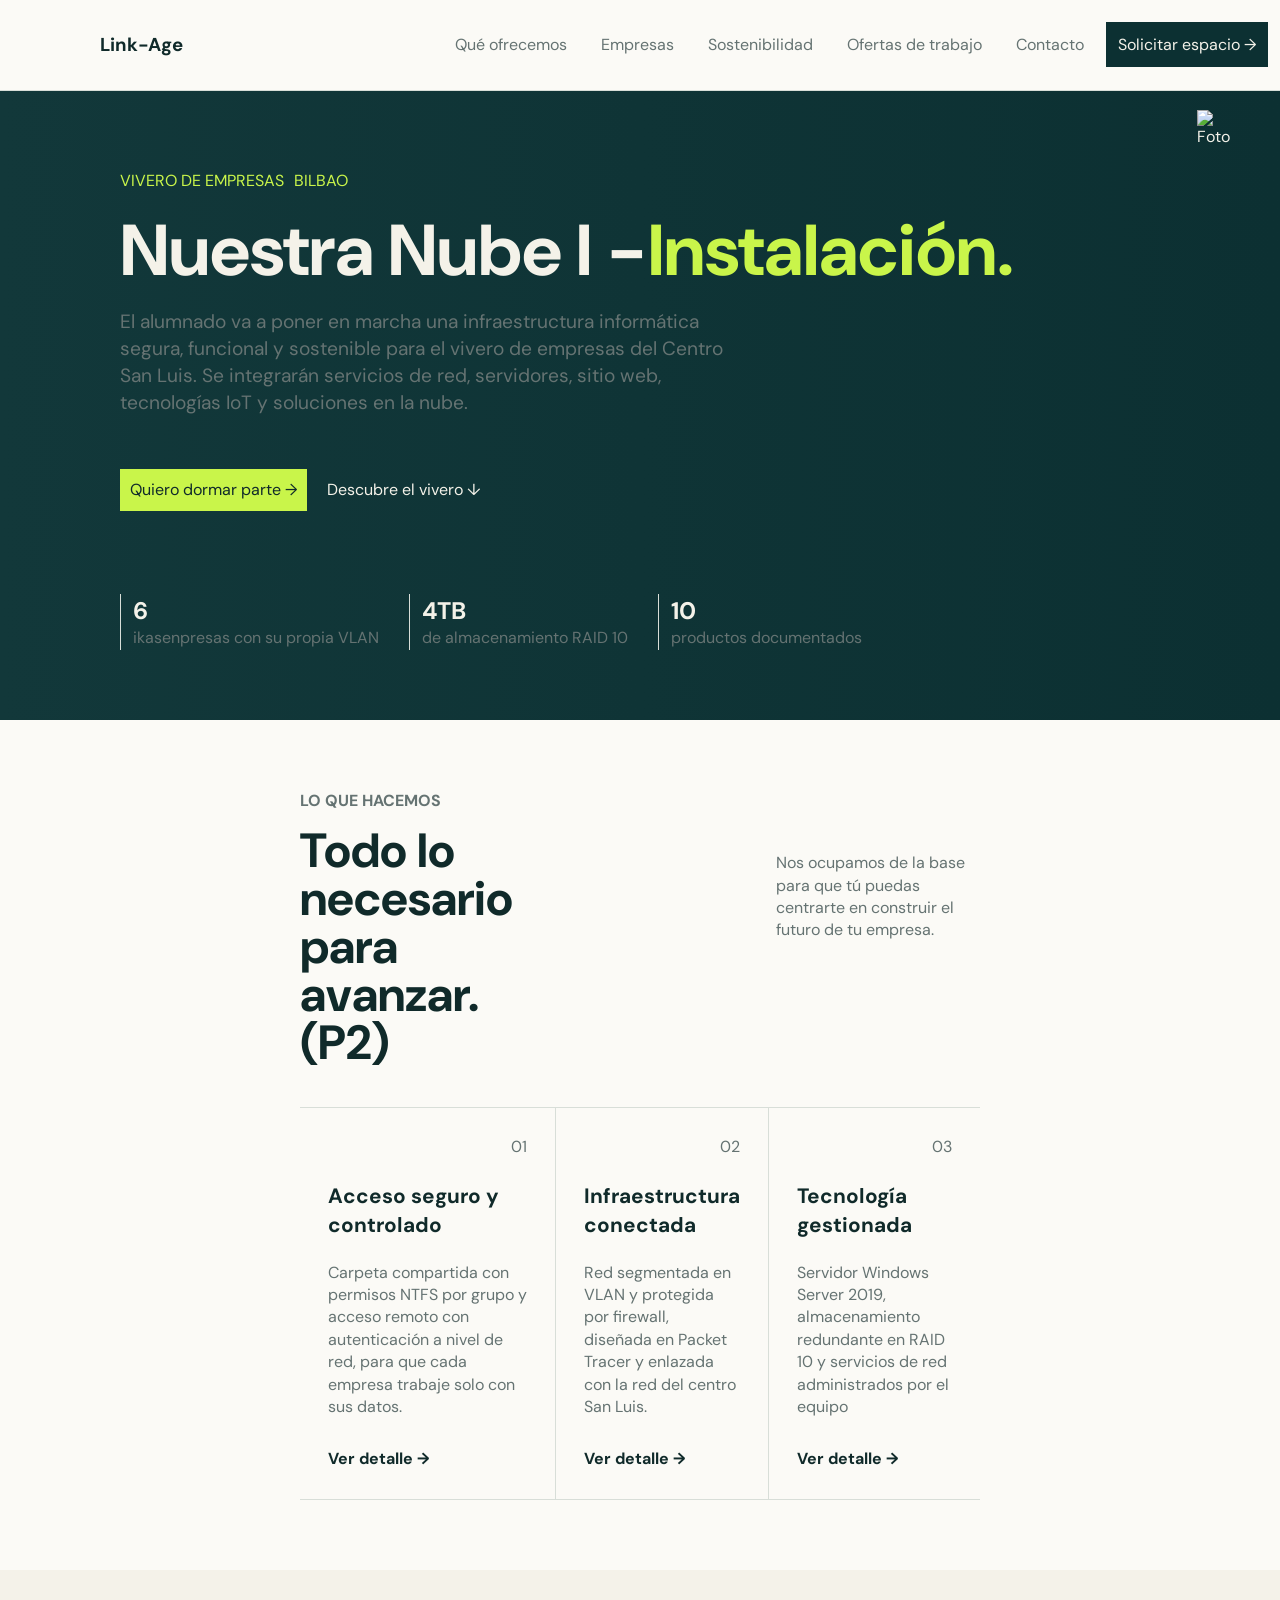
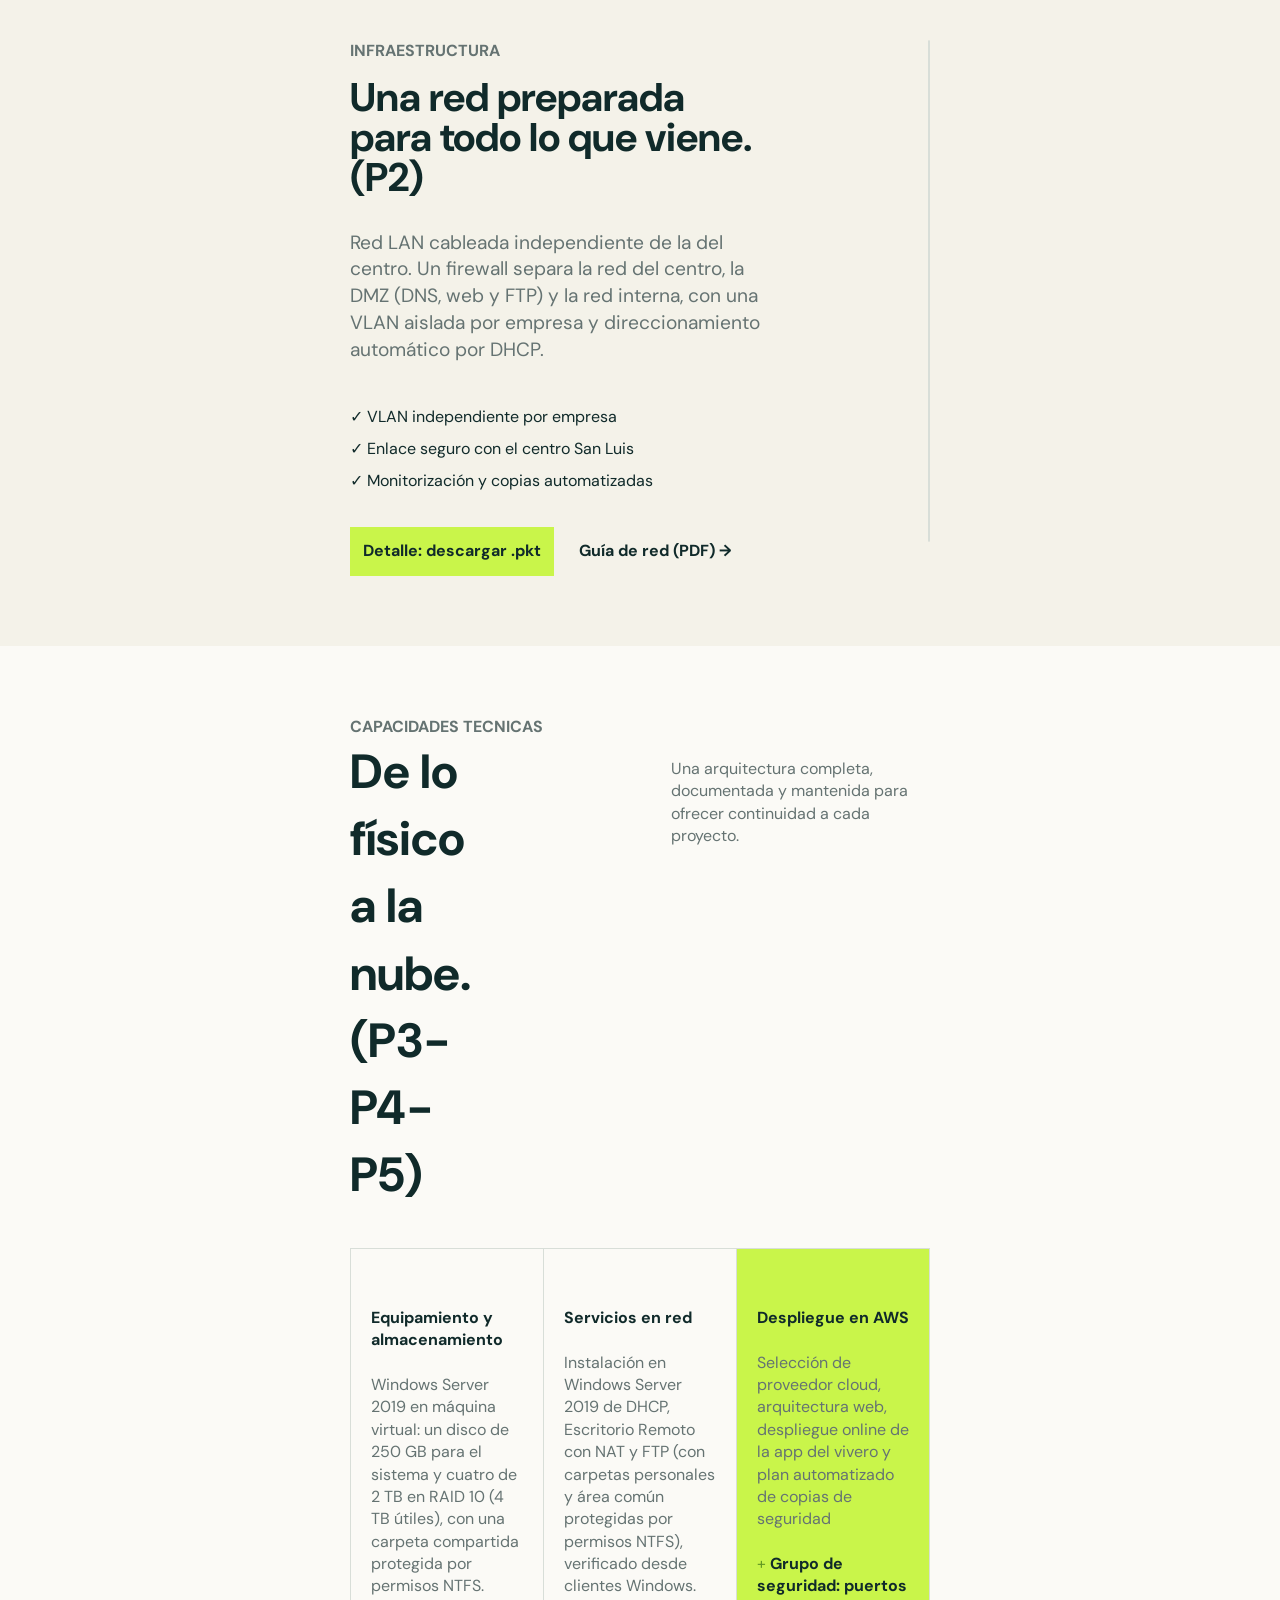
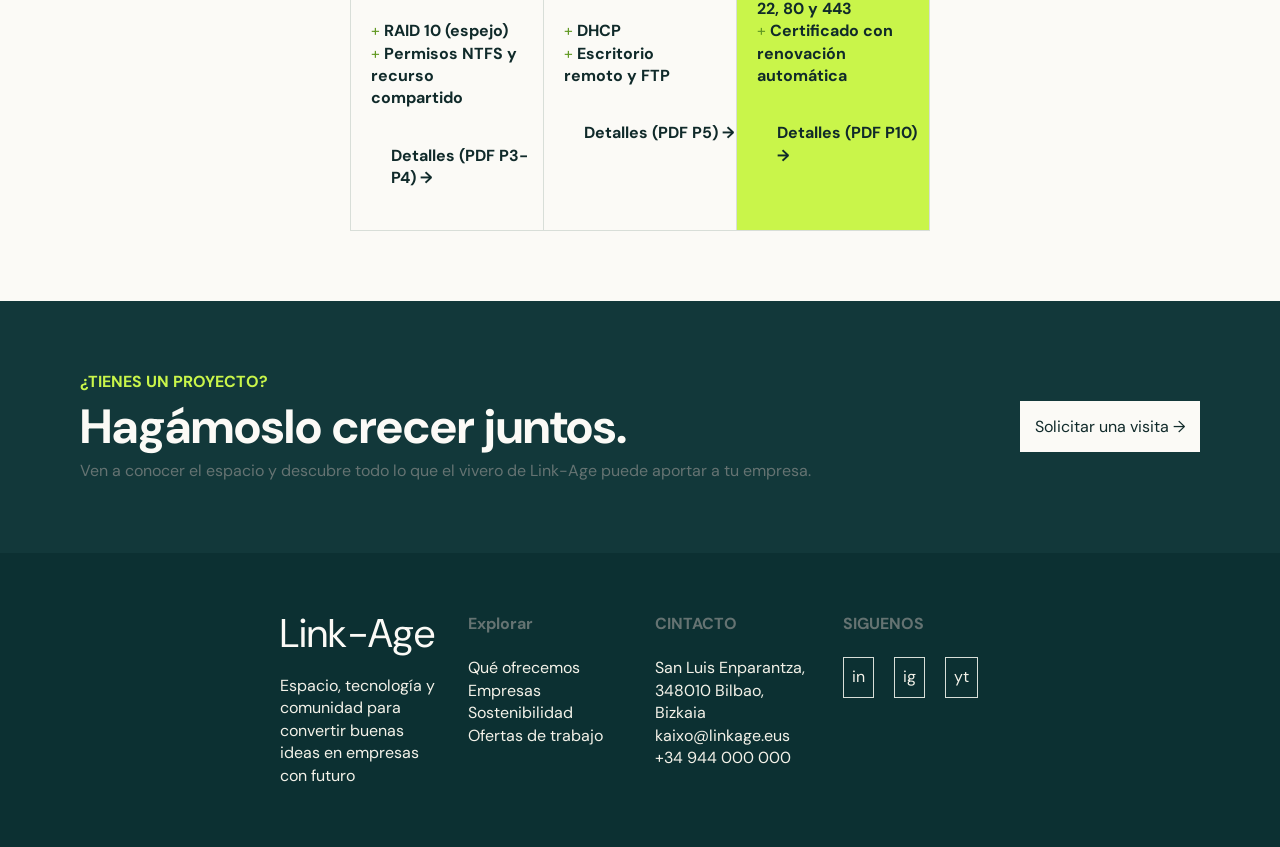
==== commit 20b5da67: "organización de carpetas y arreglo de links" ====
--- a/HTML/index.html
+++ b/HTML/index.html
@@ -4,7 +4,7 @@
     <meta charset="UTF-8">
     <meta name="viewport" content="width=device-width, initial-scale=1.0">
     <title>Link-Age</title>
-    <link rel="stylesheet" href="style.css">
+    <link rel="stylesheet" href="../CSS/style.css">
     <link rel="preconnect" href="https://fonts.googleapis.com">
     <link rel="preconnect" href="https://fonts.gstatic.com" crossorigin>
     <link href="https://fonts.googleapis.com/css2?family=DM+Sans:ital,opsz,wght@0,9..40,100..1000;1,9..40,100..1000&display=swap" rel="stylesheet">
--- a/CSS/style.css
+++ b/CSS/style.css
@@ -0,0 +1,310 @@
+:root{
+    --texto: #102A2A;
+    --verde: #12383A;
+    --verdeoscuro: #0C3032;
+    --verdeclarito: #C9F54A;
+    --naranja: #FF7047;
+    --crema: #F4F2E9;
+    --fondo: #FBFAF6;
+    --textosecundario: #657372;
+    --bordes: #D8DED8;
+}
+*{
+    margin: 0;
+    padding: 0;
+}
+body{
+    background-color: var(--fondo);
+    font-family: "DM Sans", sans-serif;
+    line-height: 1.4;
+    color: var(--texto);
+}
+ul{
+    list-style: none;
+}
+a{
+    text-decoration: none;
+    color: var(--texto);
+}
+section{
+    padding: 70px 0;
+}
+.verde{
+    color: var(--verdeclarito);
+}
+h1{
+    font-size: 4.5rem;
+    line-height: 1;
+}
+.colorsecundario{
+    color: var(--textosecundario);
+}
+.display{
+    display: flex;
+}
+.display.space{
+    justify-content: space-between;
+}
+.negrita{
+    font-weight: bold;
+}
+.verde2{
+    color:#629923;
+}
+header img{
+    height: 50px;
+}
+header div{
+    align-items: center;
+}
+header{
+    padding: 20px 90px;
+    padding-top: 20px;
+    padding-bottom: 20px;
+    align-items: center;
+    display: flex;
+    justify-content: space-between;
+    background-color: var(--fondo);
+    position: fixed;
+    width: 92%;
+    border-bottom: solid 1px var(--bordes);
+}
+header div{
+    display: flex;
+    gap: 10px;
+}
+header ul{
+    display: flex;
+    gap: 10px;
+}
+header ul a{
+    color: var(--textosecundario);
+    padding: 12px;
+    transition: color 0.2s;
+}
+header ul a.principal{
+    padding-bottom: 30px;
+}
+header ul a.principal:hover{
+    color: black;
+    border-bottom: solid 3px var(--verdeclarito);
+}
+
+header ul a.especial{
+    color: var(--crema);
+    background-color: var(--verdeoscuro);
+    transition: color 0.2s;
+}
+header ul a.especial:hover{
+
+    background-color: #12383A;
+}
+.section1{
+    display: flex;
+    gap: 25px;
+    background: linear-gradient(to right, var(--verde), var(--verdeoscuro));   
+    color: var(--crema);
+    padding: 70px 50px;
+    padding-top: 110px;
+}
+.section1 div.display{
+    display: flex;
+    gap: 10px;
+}
+.section1 .display.bajo{
+    margin-top: 30px;
+}
+.section1 .display.bajo.borde{
+    margin-top: 60px;
+}
+.section1 .display.bajo.borde div{
+    border-left: solid 1px var(--bordes);
+    padding-left: 12px;
+    padding-right: 20px;
+}
+.section1 .display.bajo.borde div h3{
+    font-size: 1.5rem;
+}
+.section1 article{
+    padding-top: 60px;
+    padding-left: 70px;
+}
+.section1 p.texto{
+    width: 60%;
+    font-size: 1.2rem;
+}
+.section1 p{
+    color: var(--textosecundario);
+}
+p.verde{
+    color: var(--verdeclarito);
+}
+.section1 a{
+    padding: 10px;    
+}
+.section1 .enlace1{
+    background-color: var(--verdeclarito);
+    color: var(--texto);
+}
+.section1 .enlace2{
+    color: var(--crema);
+}
+.section2{
+    padding: 70px 300px;
+}
+.section2 h2{
+    font-size: 3rem;
+    line-height: 1;
+    width: 40%;
+    padding-top: 15px;
+}
+p.colorsecundario.bajar{
+    padding-top: 40px;
+    width: 30%;
+}
+div.display.articulos{
+    margin-top: 40px;
+    border-top: solid 1px var(--bordes);
+    border-bottom: solid 1px var(--bordes);
+}
+.section2 article.borde{
+    border-right: solid 1px var(--bordes);
+    border-left: solid 1px var(--bordes);
+}
+div.display.articulos article{
+    padding: 28px;
+}
+div.display.articulos article h4{
+    font-size: 1.3rem;
+}
+div.display.articulos article div.a{
+    padding-top: 30px;
+    font-weight: bold;
+}
+.section3{
+    background-color: var(--crema);
+    padding: 70px 350px;
+}
+.section3 img {
+    height: 500px;
+    border: solid 1px var(--bordes);
+    border-radius: 5px;
+}
+.section3 h2{
+    padding-top: 15px;
+    font-size: 2.5rem;
+    line-height: 1;
+    width: 70%;
+}
+.section3 .texto1{
+    font-size: 1.2rem;
+    width: 75%;
+    padding-top: 10px;
+    padding-bottom: 15px;
+}
+.section3 ul li{
+    line-height: 2;
+}
+.section3 article div{
+    padding-top: 30px;
+}
+.section3 article div a{
+    font-weight: bold;
+}
+.section3 .backgraund{
+    background-color: var(--verdeclarito);
+    padding: 13px;
+}
+.section3 .enlaces{
+    gap: 25px;
+    align-items: center;
+}
+.section4{
+    padding: 70px 350px;
+}
+.section4 h2{
+    font-size: 3rem;
+    width: 50%;
+    padding-bottom: 40px;
+    margin-right: 200px;
+}
+.section4 p.colorsecundario.texto2{
+    padding-top: 20px;
+}
+.section4 img{
+    width: 60px;
+}
+.section4 article div{
+    padding: 20px;
+    width: 33%;
+}
+.section4 div h4{
+    padding-top: 15px;
+}
+.section4 article{
+    border: solid 1px var(--bordes);
+}
+.section4 article .bordes{
+    border-right: solid 1px var(--bordes);
+}
+.section4 article div.fondoverde{
+    background-color: var(--verdeclarito);
+}
+.section4 article div ul li p b{
+    font-size: 0.9rem;
+}
+.section4 article div ul li p b span{
+    color: #89d433;
+}
+.section4 .enlace{
+    padding-top: 35px;
+    width: 100%;
+}
+.siempre{
+    background-color: var(--verde);
+    padding: 70px 80px;
+}
+.siempre h2{
+    color: var(--fondo);
+    font-size: 3rem;
+}
+.siempre div{
+    padding-top: 45px;
+}
+.siempre div a{
+    background-color: var(--fondo);
+    padding: 15px;
+    transition: color 0.2s;
+}
+.siempre div a:hover{
+    background-color: var(--verdeclarito);
+}
+footer{
+    background-color: var(--verdeoscuro);
+    color: var(--crema);
+    align-content: center;
+    padding: 60px 280px;
+    gap: 30px;
+    font-size: 0.8;
+}
+footer article{
+    width: 25%;
+}
+footer a{
+    color: var(--crema);
+}
+footer .color{
+    color: var(--fondo);
+    font-size: 2.5rem;
+    line-height: 1;
+}
+footer .colorespecial{
+    color: var(--textosecundario);
+}
+footer .siguenos{
+    gap: 20px;
+}
+footer .siguenos a{
+    border: solid 1px var(--bordes);
+    padding: 8px;
+}
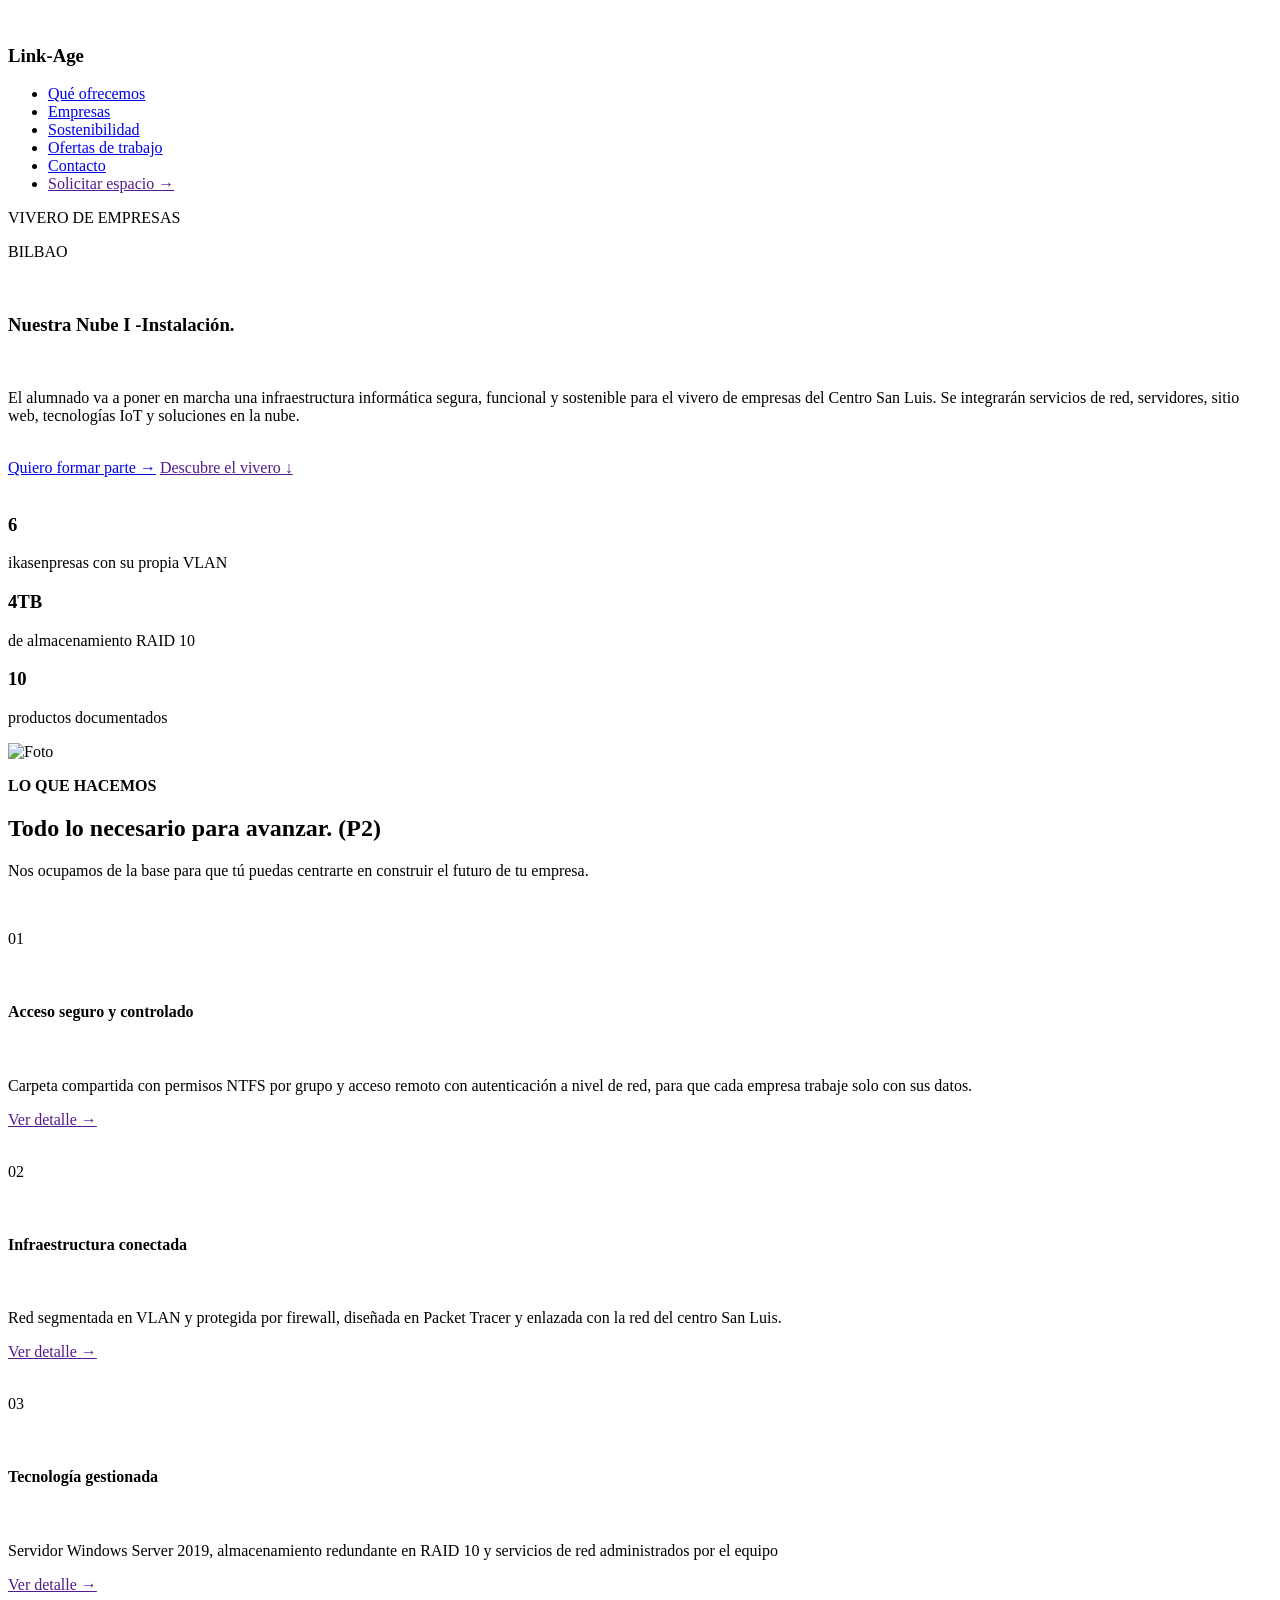
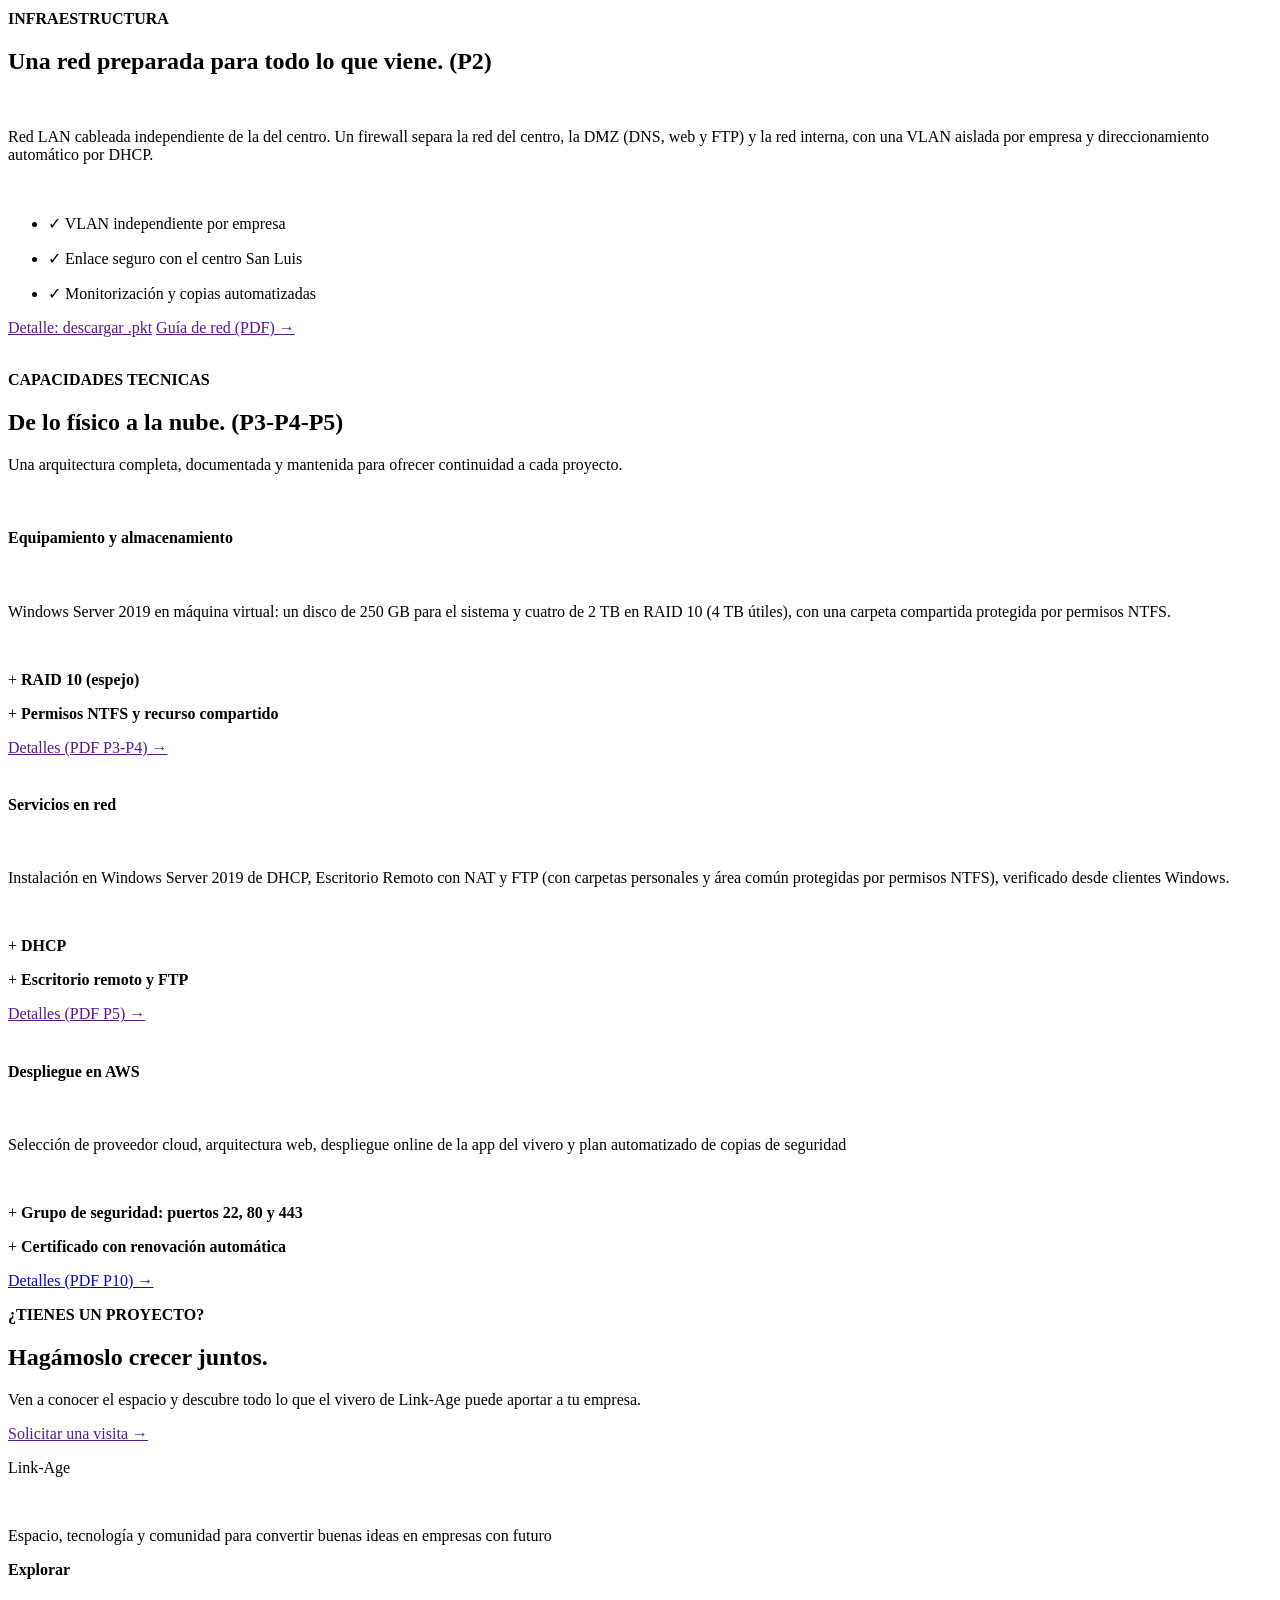
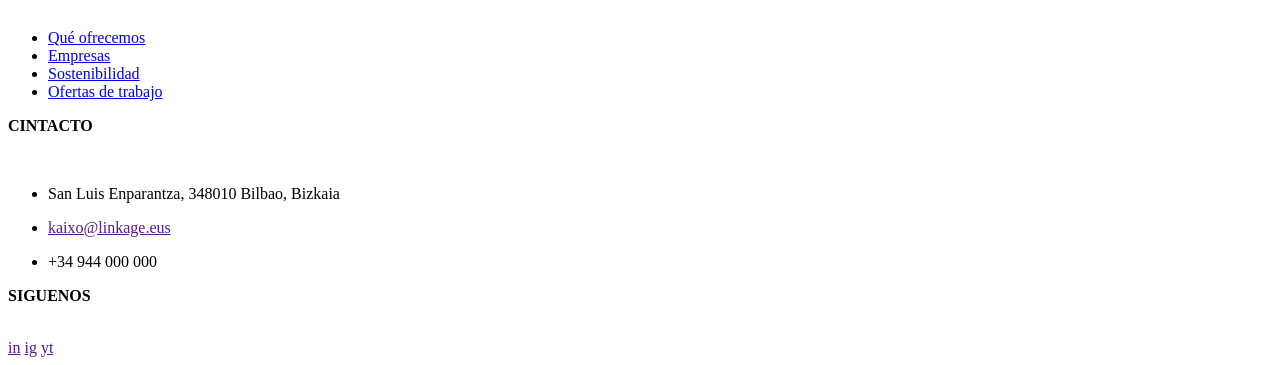
==== commit b846cb93: "Add files via upload" ====
--- a/HTML/index.html
+++ b/HTML/index.html
@@ -4,7 +4,7 @@
     <meta charset="UTF-8">
     <meta name="viewport" content="width=device-width, initial-scale=1.0">
     <title>Link-Age</title>
-    <link rel="stylesheet" href="../CSS/style.css">
+    <link rel="stylesheet" href="style.css">
     <link rel="preconnect" href="https://fonts.googleapis.com">
     <link rel="preconnect" href="https://fonts.gstatic.com" crossorigin>
     <link href="https://fonts.googleapis.com/css2?family=DM+Sans:ital,opsz,wght@0,9..40,100..1000;1,9..40,100..1000&display=swap" rel="stylesheet">
@@ -37,7 +37,7 @@
                 <p class="texto">El alumnado va a poner en marcha una infraestructura informática segura, funcional y sostenible para el vivero de empresas del Centro San Luis. Se integrarán servicios de red, servidores, sitio web, tecnologías IoT y soluciones en la nube.</p>
                 <br>
                 <div class="display bajo">
-                    <a href="" class="enlace1">Quiero dormar parte &rarr;</a>
+                    <a href="contacto.html" class="enlace1">Quiero formar parte &rarr;</a>
                     <a href="" class="enlace2">Descubre el vivero &darr;</a>
                 </div>
                 <br>
@@ -166,7 +166,7 @@
                     <p><span class="verde2">+ </span><b>Grupo de seguridad: puertos 22, 80 y 443</b></p>
                     <p><span class="verde2">+ </span><b>Certificado con renovación automática</b></p>
                     <div class="enlace">
-                        <a class="negrita" href="">Detalles (PDF P10) &rarr;</a>
+                        <a class="negrita" href="Productos/P10-Despliegue de aplicaciones en AWS - Equipo 5.pdf">Detalles (PDF P10) &rarr;</a>
                     </div>
                 </div>
             </article>
@@ -192,10 +192,10 @@
             <p><b class="colorespecial">Explorar</b></p>
             <br>
             <ul>
-                <li><a href="">Qué ofrecemos</a></li>
-                <li><a href="">Empresas</a></li>
-                <li><a href="">Sostenibilidad</a></li>
-                <li><a href="">Ofertas de trabajo</a></li>
+                <li><a href="index.html">Qué ofrecemos</a></li>
+                <li><a href="empresas.html">Empresas</a></li>
+                <li><a href="sostenibilidad.html">Sostenibilidad</a></li>
+                <li><a href="ofertas.html">Ofertas de trabajo</a></li>
             </ul>
         </article>
         <article>
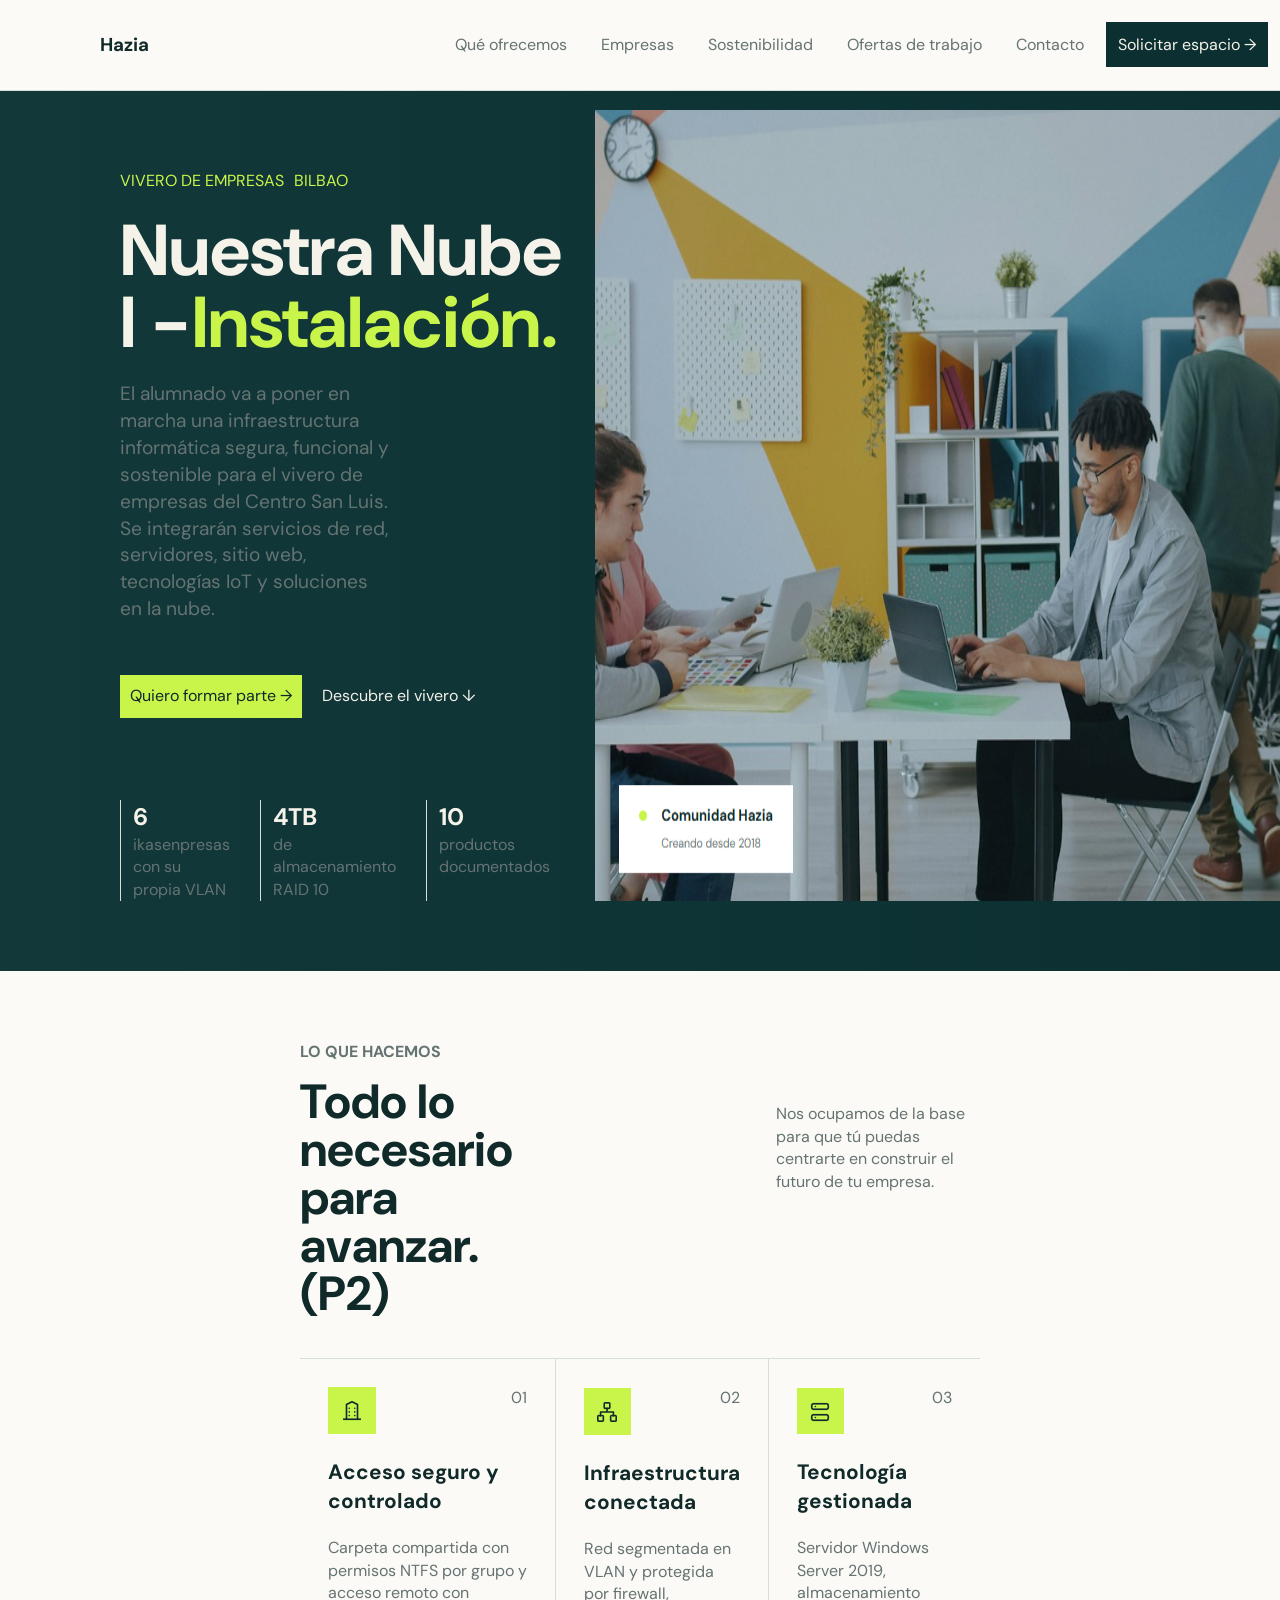
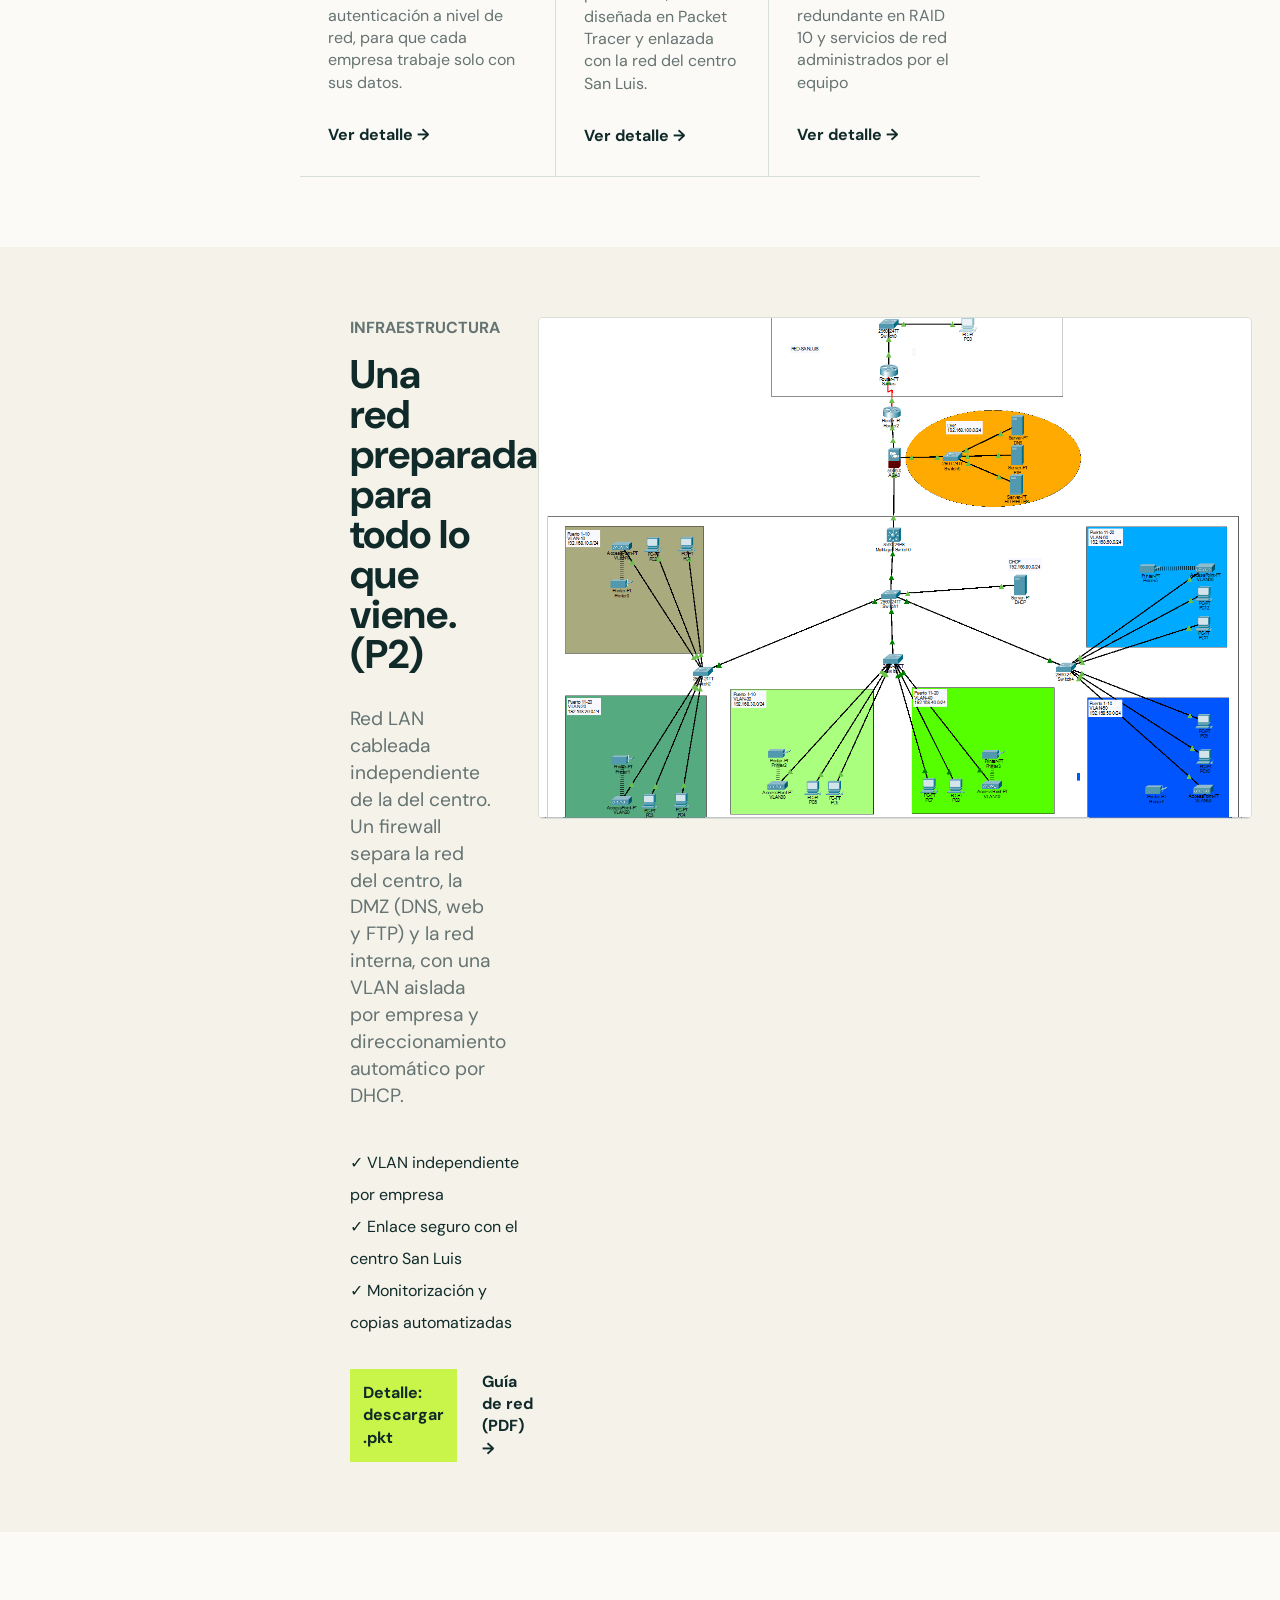
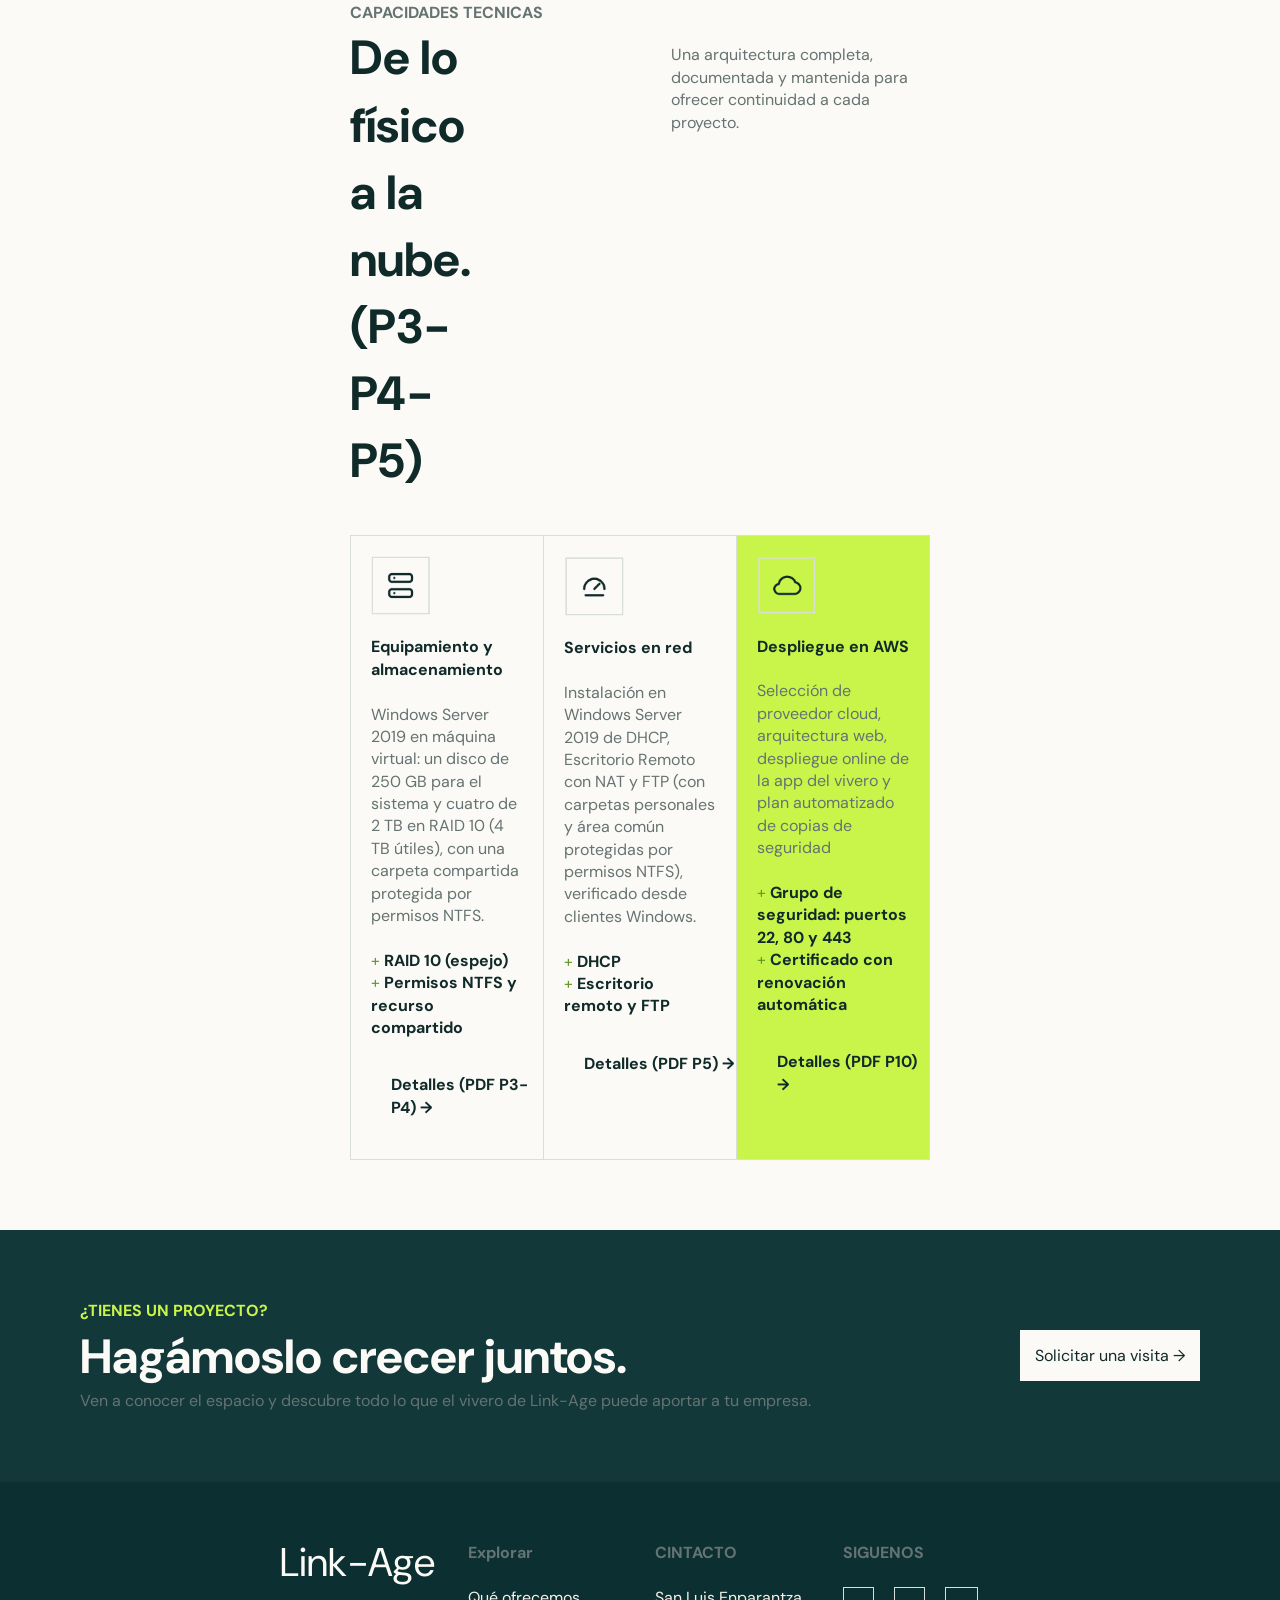
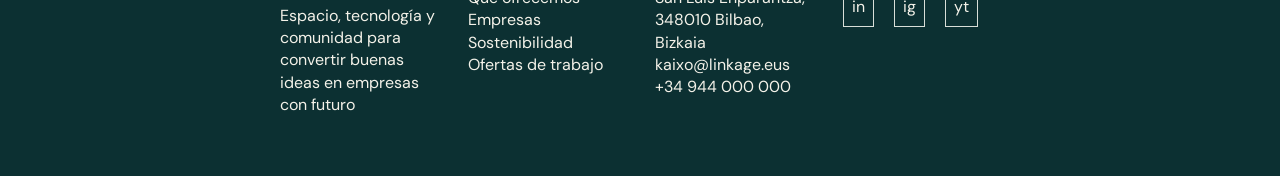
==== commit 424dfe44: "arreglo en los links de que ofrecemos" ====
--- a/HTML/index.html
+++ b/HTML/index.html
@@ -3,8 +3,8 @@
 <head>
     <meta charset="UTF-8">
     <meta name="viewport" content="width=device-width, initial-scale=1.0">
-    <title>Link-Age</title>
-    <link rel="stylesheet" href="style.css">
+    <title>viverosanluis</title>
+    <link rel="stylesheet" href="../CSS/style.css">
     <link rel="preconnect" href="https://fonts.googleapis.com">
     <link rel="preconnect" href="https://fonts.gstatic.com" crossorigin>
     <link href="https://fonts.googleapis.com/css2?family=DM+Sans:ital,opsz,wght@0,9..40,100..1000;1,9..40,100..1000&display=swap" rel="stylesheet">
@@ -12,8 +12,8 @@
 <body>
     <header>
         <div>
-            <img src="LogoSinFondo.png" alt="">
-            <h3>Link-Age</h3>
+            <img src="" alt="">
+            <h3>Hazia</h3>
         </div>
         <ul>
             <li><a href="index.html" class="principal">Qué ofrecemos</a></li>
@@ -56,7 +56,7 @@
                     </div>
                 </div>
             </article>
-            <img src="Fotos/Captura1.png" alt="Foto">
+            <img src="../IMG/Captura1.png" alt="Foto">
         </section>
         <section class="section2">
             <p><b class="colorsecundario">LO QUE HACEMOS</b></p>
@@ -67,7 +67,7 @@
             <div class="display articulos">
                 <article>
                     <div class="display space">
-                        <img src="Fotos/Captura2.png" alt="">
+                        <img src="../IMG/Captura2.png" alt="">
                         <p class="colorsecundario">01</p>
                     </div>
                     <br>
@@ -80,7 +80,7 @@
                 </article>
                 <article class="borde">
                     <div class="display space">
-                        <img src="Fotos/Captura3.png" alt="">
+                        <img src="../IMG/Captura3.png" alt="">
                         <p class="colorsecundario">02</p>
                     </div>
                     <br>
@@ -88,12 +88,12 @@
                     <br>
                     <p class="colorsecundario">Red segmentada en VLAN y protegida por firewall, diseñada en Packet Tracer y enlazada con la red del centro San Luis.</p>
                     <div class="a">
-                        <a href="">Ver detalle &rarr;</a>
+                        <a href="#Infraestructura">Ver detalle &rarr;</a>
                     </div>
                 </article>
                 <article>
                     <div class="display space">
-                        <img src="Fotos/Captura4.png" alt="">
+                        <img src="../IMG/Captura4.png" alt="">
                         <p class="colorsecundario">03</p>
                     </div>
                     <br>
@@ -101,12 +101,12 @@
                     <br>
                     <p class="colorsecundario">Servidor Windows Server 2019, almacenamiento redundante en RAID 10 y servicios de red administrados por el equipo</p>
                     <div class="a">
-                        <a href="">Ver detalle &rarr;</a>
+                        <a href="#Infraestructura">Ver detalle &rarr;</a>
                     </div>
                 </article>
             </div>
         </section>
-        <section class="section3 display">
+        <section class="section3 display" id="Infraestructura">
             <article>
                 <p><b class="colorsecundario">INFRAESTRUCTURA</b></p>
                 <h2>Una red preparada para todo lo que viene. (P2)</h2>
@@ -123,7 +123,7 @@
                     <a href="">Guía de red (PDF) &rarr;</a>
                 </div>
             </article>
-            <img src="PacketTracer.png" alt="">
+            <img src="../IMG/PacketTracer.png" alt="">
         </section>
         <section class="section4">
             <p><b class="colorsecundario">CAPACIDADES TECNICAS</b></p>
@@ -133,7 +133,7 @@
             </div>
             <article class="display">
                 <div class="bordes">
-                    <img src="Fotos/Captura6.png" alt="">
+                    <img src="../IMG/Captura6.png" alt="">
                     <h4>Equipamiento y almacenamiento</h4>
                     <br>
                     <p class="colorsecundario">Windows Server 2019 en máquina virtual: un disco de 250 GB para el sistema y cuatro de 2 TB en RAID 10 (4 TB útiles), con una carpeta compartida protegida por permisos NTFS.</p>
@@ -146,7 +146,7 @@
                     
                 </div>
                 <div class="bordes">
-                    <img src="Fotos/Captura7.png" alt="">
+                    <img src="../IMG/Captura7.png" alt="">
                     <h4>Servicios en red</h4>
                     <br>
                     <p class="colorsecundario">Instalación en Windows Server 2019 de DHCP, Escritorio Remoto con NAT y FTP (con carpetas personales y área común protegidas por permisos NTFS), verificado desde clientes Windows.</p>
@@ -158,7 +158,7 @@
                     </div>
                 </div>
                 <div class="fondoverde">
-                    <img src="Fotos/Captura9.png" alt="">
+                    <img src="../IMG/Captura9.png" alt="">
                     <h4>Despliegue en AWS</h4>
                     <br>
                     <p class="colorsecundario">Selección de proveedor cloud, arquitectura web, despliegue online de la app del vivero y plan automatizado de copias de seguridad</p>
@@ -178,7 +178,7 @@
                 <p class="colorsecundario">Ven a conocer el espacio y descubre todo lo que el vivero de Link-Age puede aportar a tu empresa.</p>
             </article>
             <div>
-                <a href="">Solicitar una visita &rarr;</a>
+                <a href="contacto.html">Solicitar una visita &rarr;</a>
             </div>
         </section>
     </main>
--- a/CSS/style.css
+++ b/CSS/style.css
@@ -0,0 +1,310 @@
+:root{
+    --texto: #102A2A;
+    --verde: #12383A;
+    --verdeoscuro: #0C3032;
+    --verdeclarito: #C9F54A;
+    --naranja: #FF7047;
+    --crema: #F4F2E9;
+    --fondo: #FBFAF6;
+    --textosecundario: #657372;
+    --bordes: #D8DED8;
+}
+*{
+    margin: 0;
+    padding: 0;
+}
+body{
+    background-color: var(--fondo);
+    font-family: "DM Sans", sans-serif;
+    line-height: 1.4;
+    color: var(--texto);
+}
+ul{
+    list-style: none;
+}
+a{
+    text-decoration: none;
+    color: var(--texto);
+}
+section{
+    padding: 70px 0;
+}
+.verde{
+    color: var(--verdeclarito);
+}
+h1{
+    font-size: 4.5rem;
+    line-height: 1;
+}
+.colorsecundario{
+    color: var(--textosecundario);
+}
+.display{
+    display: flex;
+}
+.display.space{
+    justify-content: space-between;
+}
+.negrita{
+    font-weight: bold;
+}
+.verde2{
+    color:#629923;
+}
+header img{
+    height: 50px;
+}
+header div{
+    align-items: center;
+}
+header{
+    padding: 20px 90px;
+    padding-top: 20px;
+    padding-bottom: 20px;
+    align-items: center;
+    display: flex;
+    justify-content: space-between;
+    background-color: var(--fondo);
+    position: fixed;
+    width: 92%;
+    border-bottom: solid 1px var(--bordes);
+}
+header div{
+    display: flex;
+    gap: 10px;
+}
+header ul{
+    display: flex;
+    gap: 10px;
+}
+header ul a{
+    color: var(--textosecundario);
+    padding: 12px;
+    transition: color 0.2s;
+}
+header ul a.principal{
+    padding-bottom: 30px;
+}
+header ul a.principal:hover{
+    color: black;
+    border-bottom: solid 3px var(--verdeclarito);
+}
+
+header ul a.especial{
+    color: var(--crema);
+    background-color: var(--verdeoscuro);
+    transition: color 0.2s;
+}
+header ul a.especial:hover{
+
+    background-color: #12383A;
+}
+.section1{
+    display: flex;
+    gap: 25px;
+    background: linear-gradient(to right, var(--verde), var(--verdeoscuro));   
+    color: var(--crema);
+    padding: 70px 50px;
+    padding-top: 110px;
+}
+.section1 div.display{
+    display: flex;
+    gap: 10px;
+}
+.section1 .display.bajo{
+    margin-top: 30px;
+}
+.section1 .display.bajo.borde{
+    margin-top: 60px;
+}
+.section1 .display.bajo.borde div{
+    border-left: solid 1px var(--bordes);
+    padding-left: 12px;
+    padding-right: 20px;
+}
+.section1 .display.bajo.borde div h3{
+    font-size: 1.5rem;
+}
+.section1 article{
+    padding-top: 60px;
+    padding-left: 70px;
+}
+.section1 p.texto{
+    width: 60%;
+    font-size: 1.2rem;
+}
+.section1 p{
+    color: var(--textosecundario);
+}
+p.verde{
+    color: var(--verdeclarito);
+}
+.section1 a{
+    padding: 10px;    
+}
+.section1 .enlace1{
+    background-color: var(--verdeclarito);
+    color: var(--texto);
+}
+.section1 .enlace2{
+    color: var(--crema);
+}
+.section2{
+    padding: 70px 300px;
+}
+.section2 h2{
+    font-size: 3rem;
+    line-height: 1;
+    width: 40%;
+    padding-top: 15px;
+}
+p.colorsecundario.bajar{
+    padding-top: 40px;
+    width: 30%;
+}
+div.display.articulos{
+    margin-top: 40px;
+    border-top: solid 1px var(--bordes);
+    border-bottom: solid 1px var(--bordes);
+}
+.section2 article.borde{
+    border-right: solid 1px var(--bordes);
+    border-left: solid 1px var(--bordes);
+}
+div.display.articulos article{
+    padding: 28px;
+}
+div.display.articulos article h4{
+    font-size: 1.3rem;
+}
+div.display.articulos article div.a{
+    padding-top: 30px;
+    font-weight: bold;
+}
+.section3{
+    background-color: var(--crema);
+    padding: 70px 350px;
+}
+.section3 img {
+    height: 500px;
+    border: solid 1px var(--bordes);
+    border-radius: 5px;
+}
+.section3 h2{
+    padding-top: 15px;
+    font-size: 2.5rem;
+    line-height: 1;
+    width: 70%;
+}
+.section3 .texto1{
+    font-size: 1.2rem;
+    width: 75%;
+    padding-top: 10px;
+    padding-bottom: 15px;
+}
+.section3 ul li{
+    line-height: 2;
+}
+.section3 article div{
+    padding-top: 30px;
+}
+.section3 article div a{
+    font-weight: bold;
+}
+.section3 .backgraund{
+    background-color: var(--verdeclarito);
+    padding: 13px;
+}
+.section3 .enlaces{
+    gap: 25px;
+    align-items: center;
+}
+.section4{
+    padding: 70px 350px;
+}
+.section4 h2{
+    font-size: 3rem;
+    width: 50%;
+    padding-bottom: 40px;
+    margin-right: 200px;
+}
+.section4 p.colorsecundario.texto2{
+    padding-top: 20px;
+}
+.section4 img{
+    width: 60px;
+}
+.section4 article div{
+    padding: 20px;
+    width: 33%;
+}
+.section4 div h4{
+    padding-top: 15px;
+}
+.section4 article{
+    border: solid 1px var(--bordes);
+}
+.section4 article .bordes{
+    border-right: solid 1px var(--bordes);
+}
+.section4 article div.fondoverde{
+    background-color: var(--verdeclarito);
+}
+.section4 article div ul li p b{
+    font-size: 0.9rem;
+}
+.section4 article div ul li p b span{
+    color: #89d433;
+}
+.section4 .enlace{
+    padding-top: 35px;
+    width: 100%;
+}
+.siempre{
+    background-color: var(--verde);
+    padding: 70px 80px;
+}
+.siempre h2{
+    color: var(--fondo);
+    font-size: 3rem;
+}
+.siempre div{
+    padding-top: 45px;
+}
+.siempre div a{
+    background-color: var(--fondo);
+    padding: 15px;
+    transition: color 0.2s;
+}
+.siempre div a:hover{
+    background-color: var(--verdeclarito);
+}
+footer{
+    background-color: var(--verdeoscuro);
+    color: var(--crema);
+    align-content: center;
+    padding: 60px 280px;
+    gap: 30px;
+    font-size: 0.8;
+}
+footer article{
+    width: 25%;
+}
+footer a{
+    color: var(--crema);
+}
+footer .color{
+    color: var(--fondo);
+    font-size: 2.5rem;
+    line-height: 1;
+}
+footer .colorespecial{
+    color: var(--textosecundario);
+}
+footer .siguenos{
+    gap: 20px;
+}
+footer .siguenos a{
+    border: solid 1px var(--bordes);
+    padding: 8px;
+}
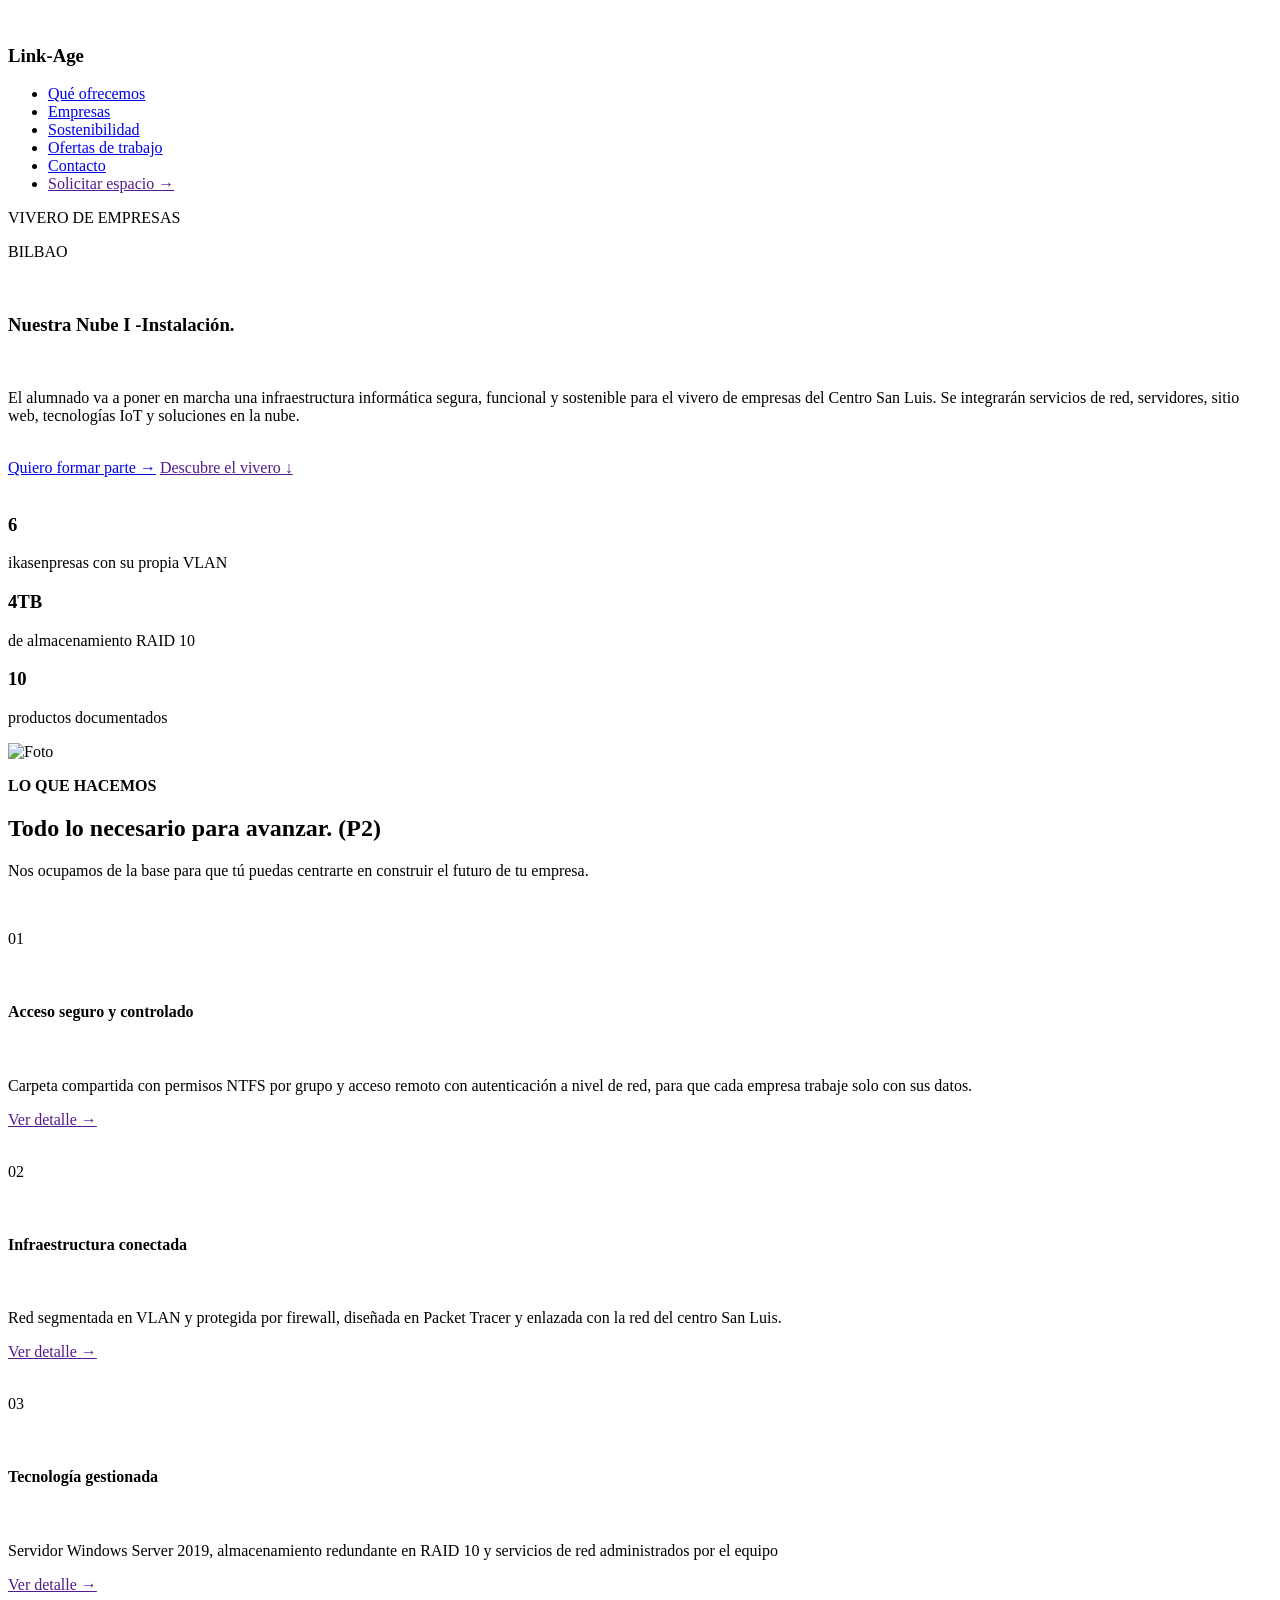
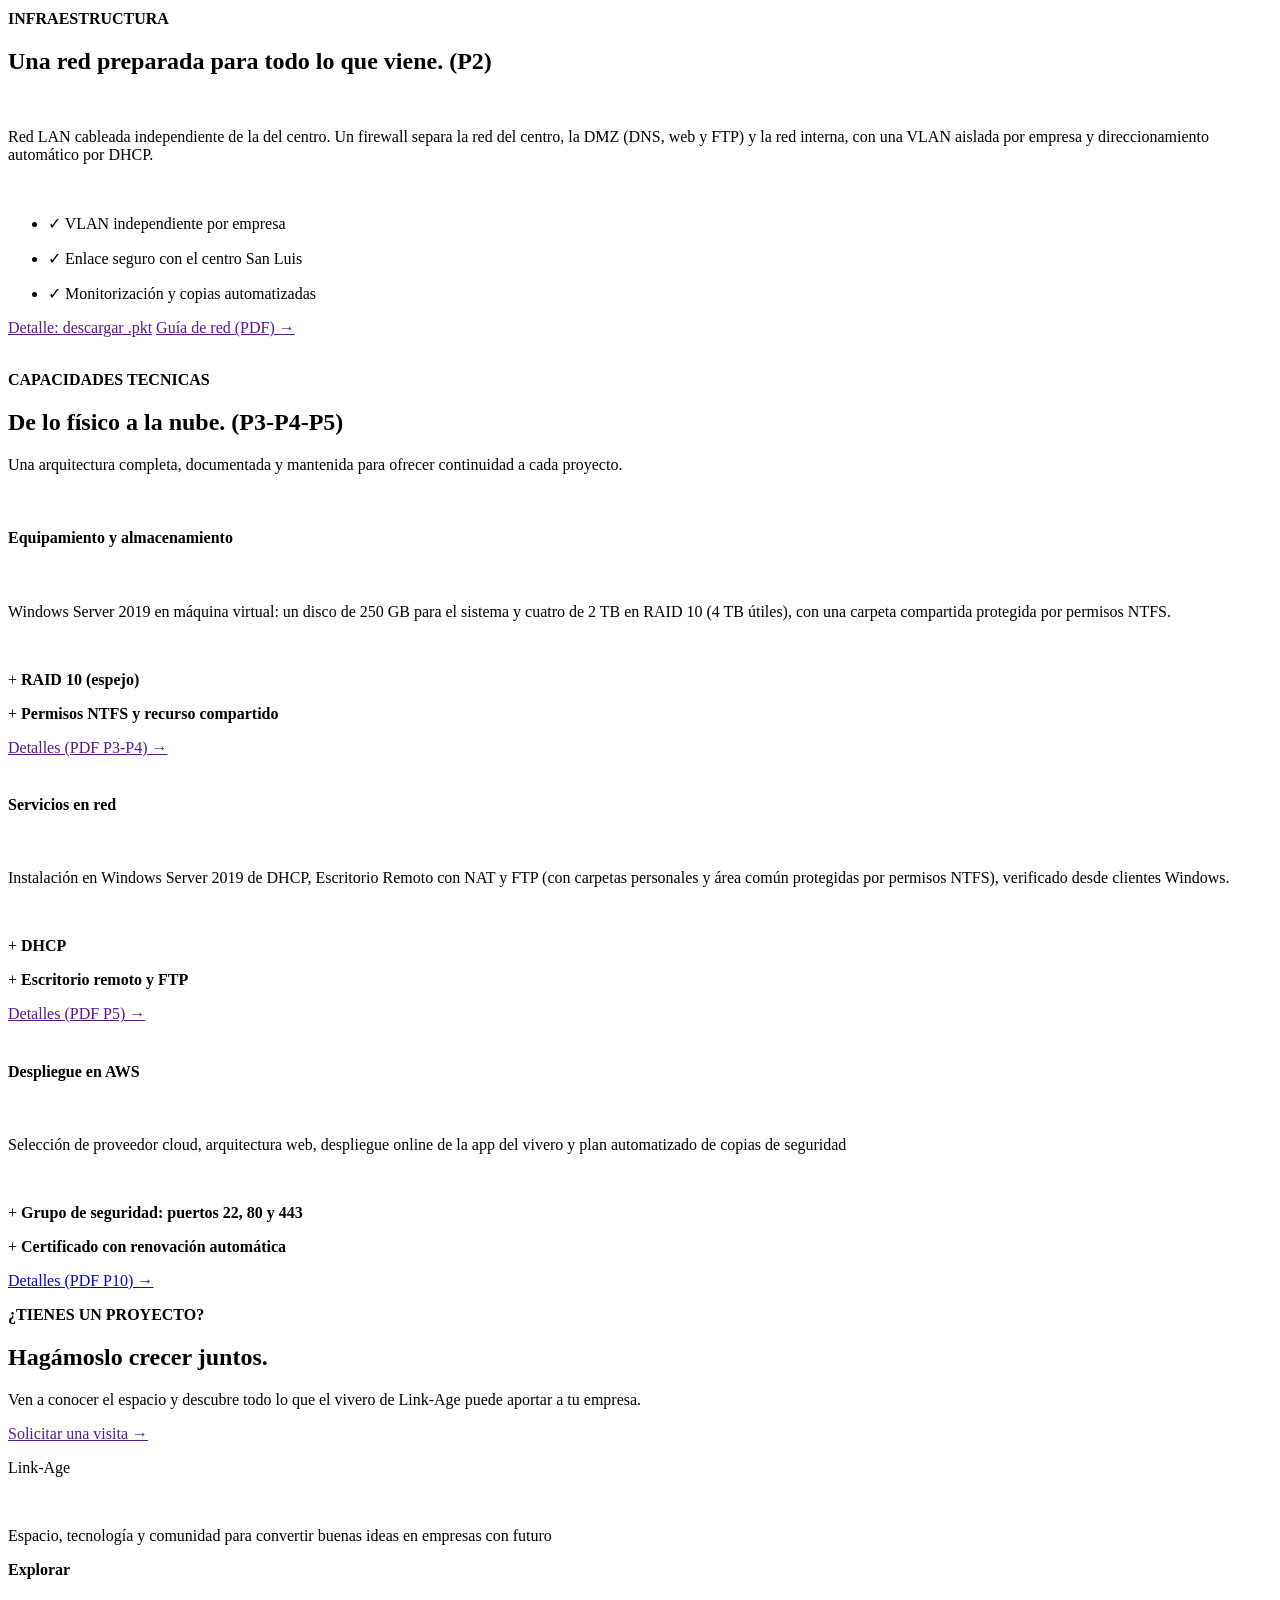
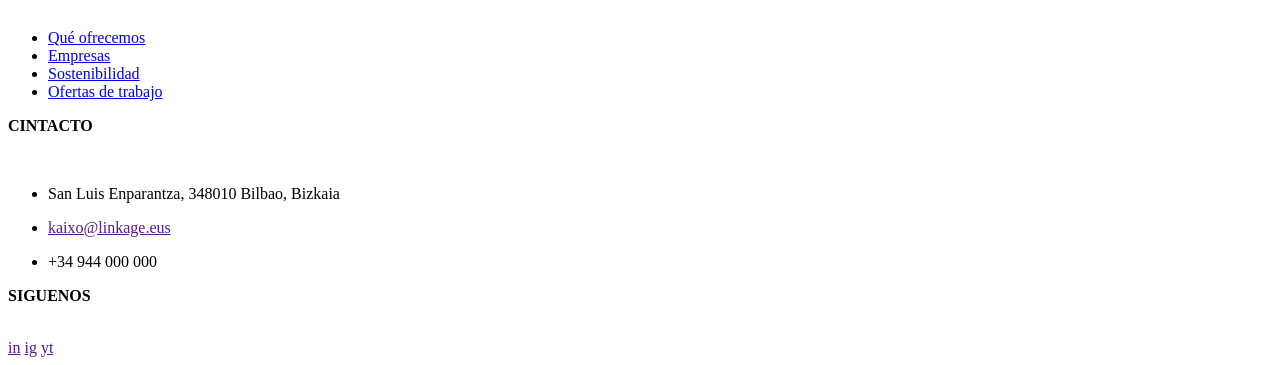
==== commit e91cbf43: "Merge branch 'V2' of https://github.com/Siegwurm666/Reto2-Pagina-web into V2" ====
--- a/HTML/index.html
+++ b/HTML/index.html
@@ -3,8 +3,8 @@
 <head>
     <meta charset="UTF-8">
     <meta name="viewport" content="width=device-width, initial-scale=1.0">
-    <title>viverosanluis</title>
-    <link rel="stylesheet" href="../CSS/style.css">
+    <title>Link-Age</title>
+    <link rel="stylesheet" href="style.css">
     <link rel="preconnect" href="https://fonts.googleapis.com">
     <link rel="preconnect" href="https://fonts.gstatic.com" crossorigin>
     <link href="https://fonts.googleapis.com/css2?family=DM+Sans:ital,opsz,wght@0,9..40,100..1000;1,9..40,100..1000&display=swap" rel="stylesheet">
@@ -12,8 +12,8 @@
 <body>
     <header>
         <div>
-            <img src="" alt="">
-            <h3>Hazia</h3>
+            <img src="LogoSinFondo.png" alt="">
+            <h3>Link-Age</h3>
         </div>
         <ul>
             <li><a href="index.html" class="principal">Qué ofrecemos</a></li>
@@ -56,7 +56,7 @@
                     </div>
                 </div>
             </article>
-            <img src="../IMG/Captura1.png" alt="Foto">
+            <img src="Fotos/Captura1.png" alt="Foto">
         </section>
         <section class="section2">
             <p><b class="colorsecundario">LO QUE HACEMOS</b></p>
@@ -67,7 +67,7 @@
             <div class="display articulos">
                 <article>
                     <div class="display space">
-                        <img src="../IMG/Captura2.png" alt="">
+                        <img src="Fotos/Captura2.png" alt="">
                         <p class="colorsecundario">01</p>
                     </div>
                     <br>
@@ -80,7 +80,7 @@
                 </article>
                 <article class="borde">
                     <div class="display space">
-                        <img src="../IMG/Captura3.png" alt="">
+                        <img src="Fotos/Captura3.png" alt="">
                         <p class="colorsecundario">02</p>
                     </div>
                     <br>
@@ -88,12 +88,12 @@
                     <br>
                     <p class="colorsecundario">Red segmentada en VLAN y protegida por firewall, diseñada en Packet Tracer y enlazada con la red del centro San Luis.</p>
                     <div class="a">
-                        <a href="#Infraestructura">Ver detalle &rarr;</a>
+                        <a href="">Ver detalle &rarr;</a>
                     </div>
                 </article>
                 <article>
                     <div class="display space">
-                        <img src="../IMG/Captura4.png" alt="">
+                        <img src="Fotos/Captura4.png" alt="">
                         <p class="colorsecundario">03</p>
                     </div>
                     <br>
@@ -101,12 +101,12 @@
                     <br>
                     <p class="colorsecundario">Servidor Windows Server 2019, almacenamiento redundante en RAID 10 y servicios de red administrados por el equipo</p>
                     <div class="a">
-                        <a href="#Infraestructura">Ver detalle &rarr;</a>
+                        <a href="">Ver detalle &rarr;</a>
                     </div>
                 </article>
             </div>
         </section>
-        <section class="section3 display" id="Infraestructura">
+        <section class="section3 display">
             <article>
                 <p><b class="colorsecundario">INFRAESTRUCTURA</b></p>
                 <h2>Una red preparada para todo lo que viene. (P2)</h2>
@@ -123,7 +123,7 @@
                     <a href="">Guía de red (PDF) &rarr;</a>
                 </div>
             </article>
-            <img src="../IMG/PacketTracer.png" alt="">
+            <img src="PacketTracer.png" alt="">
         </section>
         <section class="section4">
             <p><b class="colorsecundario">CAPACIDADES TECNICAS</b></p>
@@ -133,7 +133,7 @@
             </div>
             <article class="display">
                 <div class="bordes">
-                    <img src="../IMG/Captura6.png" alt="">
+                    <img src="Fotos/Captura6.png" alt="">
                     <h4>Equipamiento y almacenamiento</h4>
                     <br>
                     <p class="colorsecundario">Windows Server 2019 en máquina virtual: un disco de 250 GB para el sistema y cuatro de 2 TB en RAID 10 (4 TB útiles), con una carpeta compartida protegida por permisos NTFS.</p>
@@ -146,7 +146,7 @@
                     
                 </div>
                 <div class="bordes">
-                    <img src="../IMG/Captura7.png" alt="">
+                    <img src="Fotos/Captura7.png" alt="">
                     <h4>Servicios en red</h4>
                     <br>
                     <p class="colorsecundario">Instalación en Windows Server 2019 de DHCP, Escritorio Remoto con NAT y FTP (con carpetas personales y área común protegidas por permisos NTFS), verificado desde clientes Windows.</p>
@@ -158,7 +158,7 @@
                     </div>
                 </div>
                 <div class="fondoverde">
-                    <img src="../IMG/Captura9.png" alt="">
+                    <img src="Fotos/Captura9.png" alt="">
                     <h4>Despliegue en AWS</h4>
                     <br>
                     <p class="colorsecundario">Selección de proveedor cloud, arquitectura web, despliegue online de la app del vivero y plan automatizado de copias de seguridad</p>
@@ -178,7 +178,7 @@
                 <p class="colorsecundario">Ven a conocer el espacio y descubre todo lo que el vivero de Link-Age puede aportar a tu empresa.</p>
             </article>
             <div>
-                <a href="contacto.html">Solicitar una visita &rarr;</a>
+                <a href="">Solicitar una visita &rarr;</a>
             </div>
         </section>
     </main>
